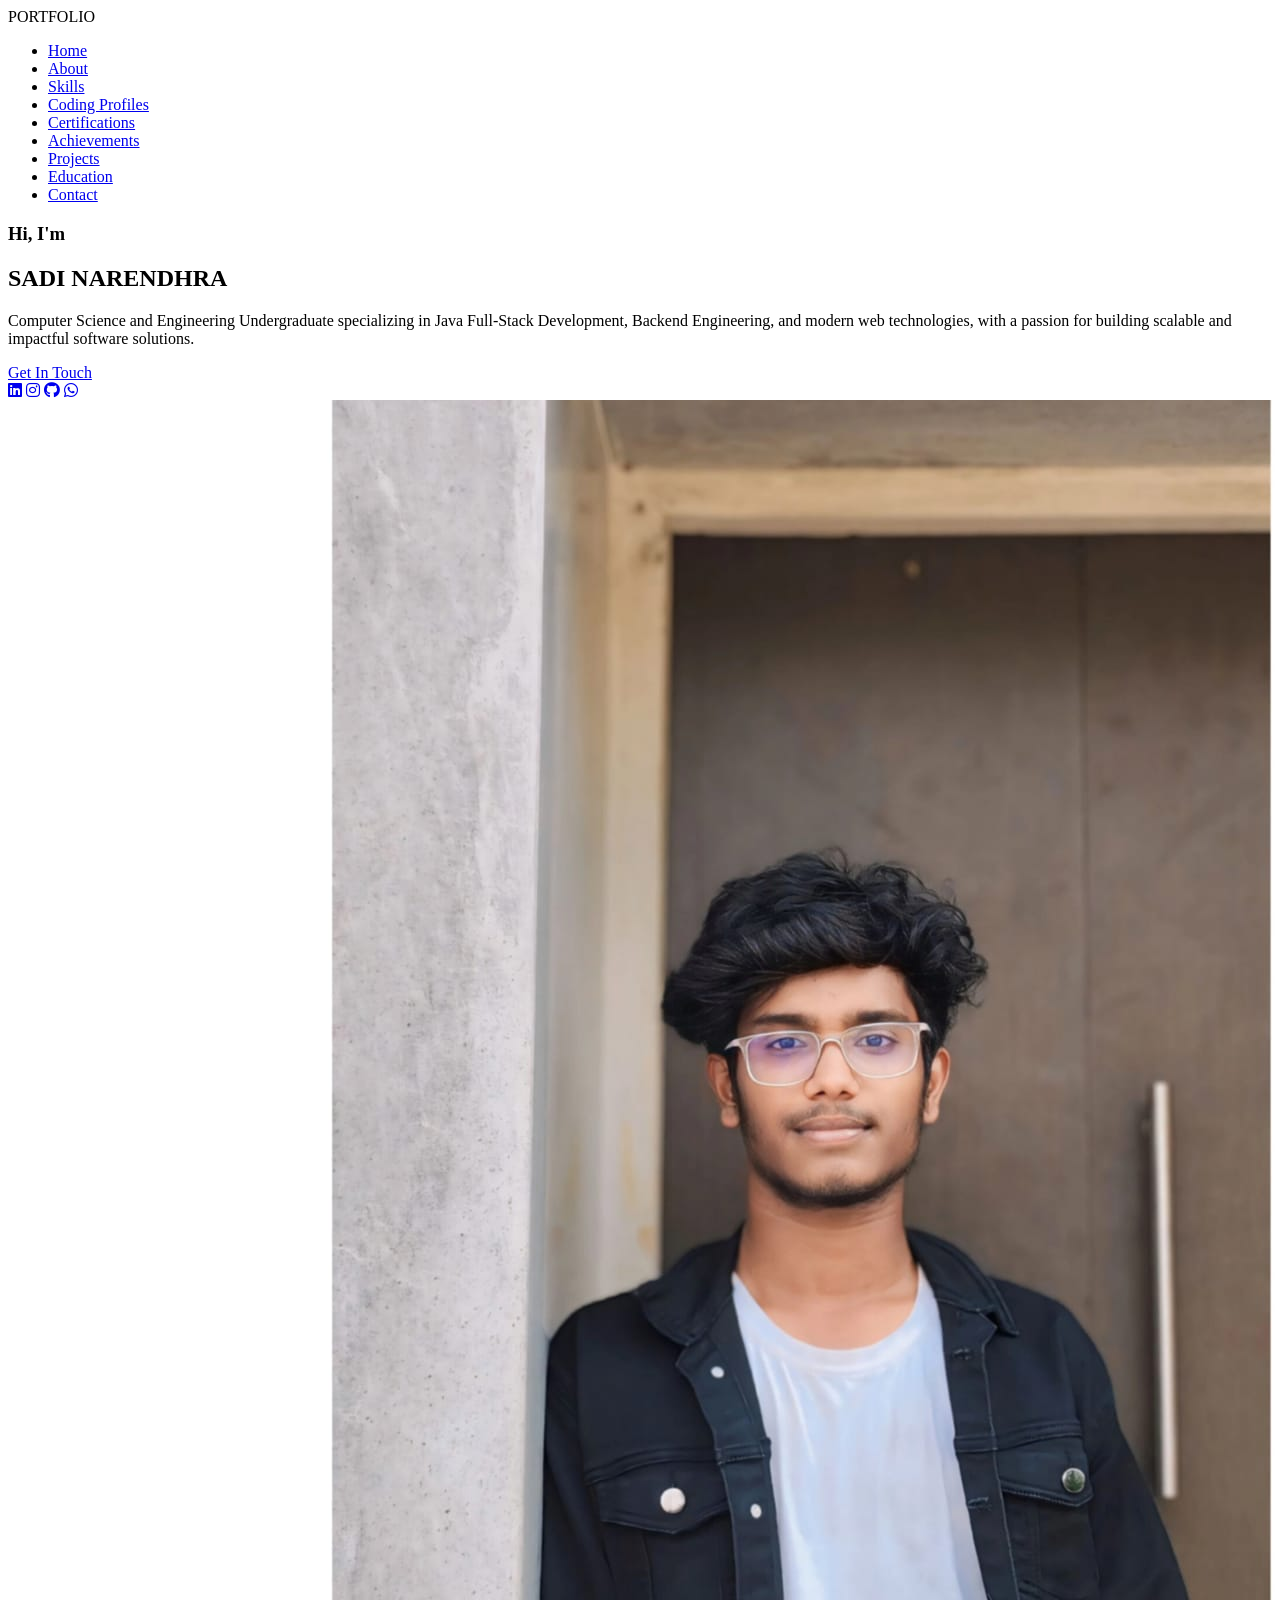
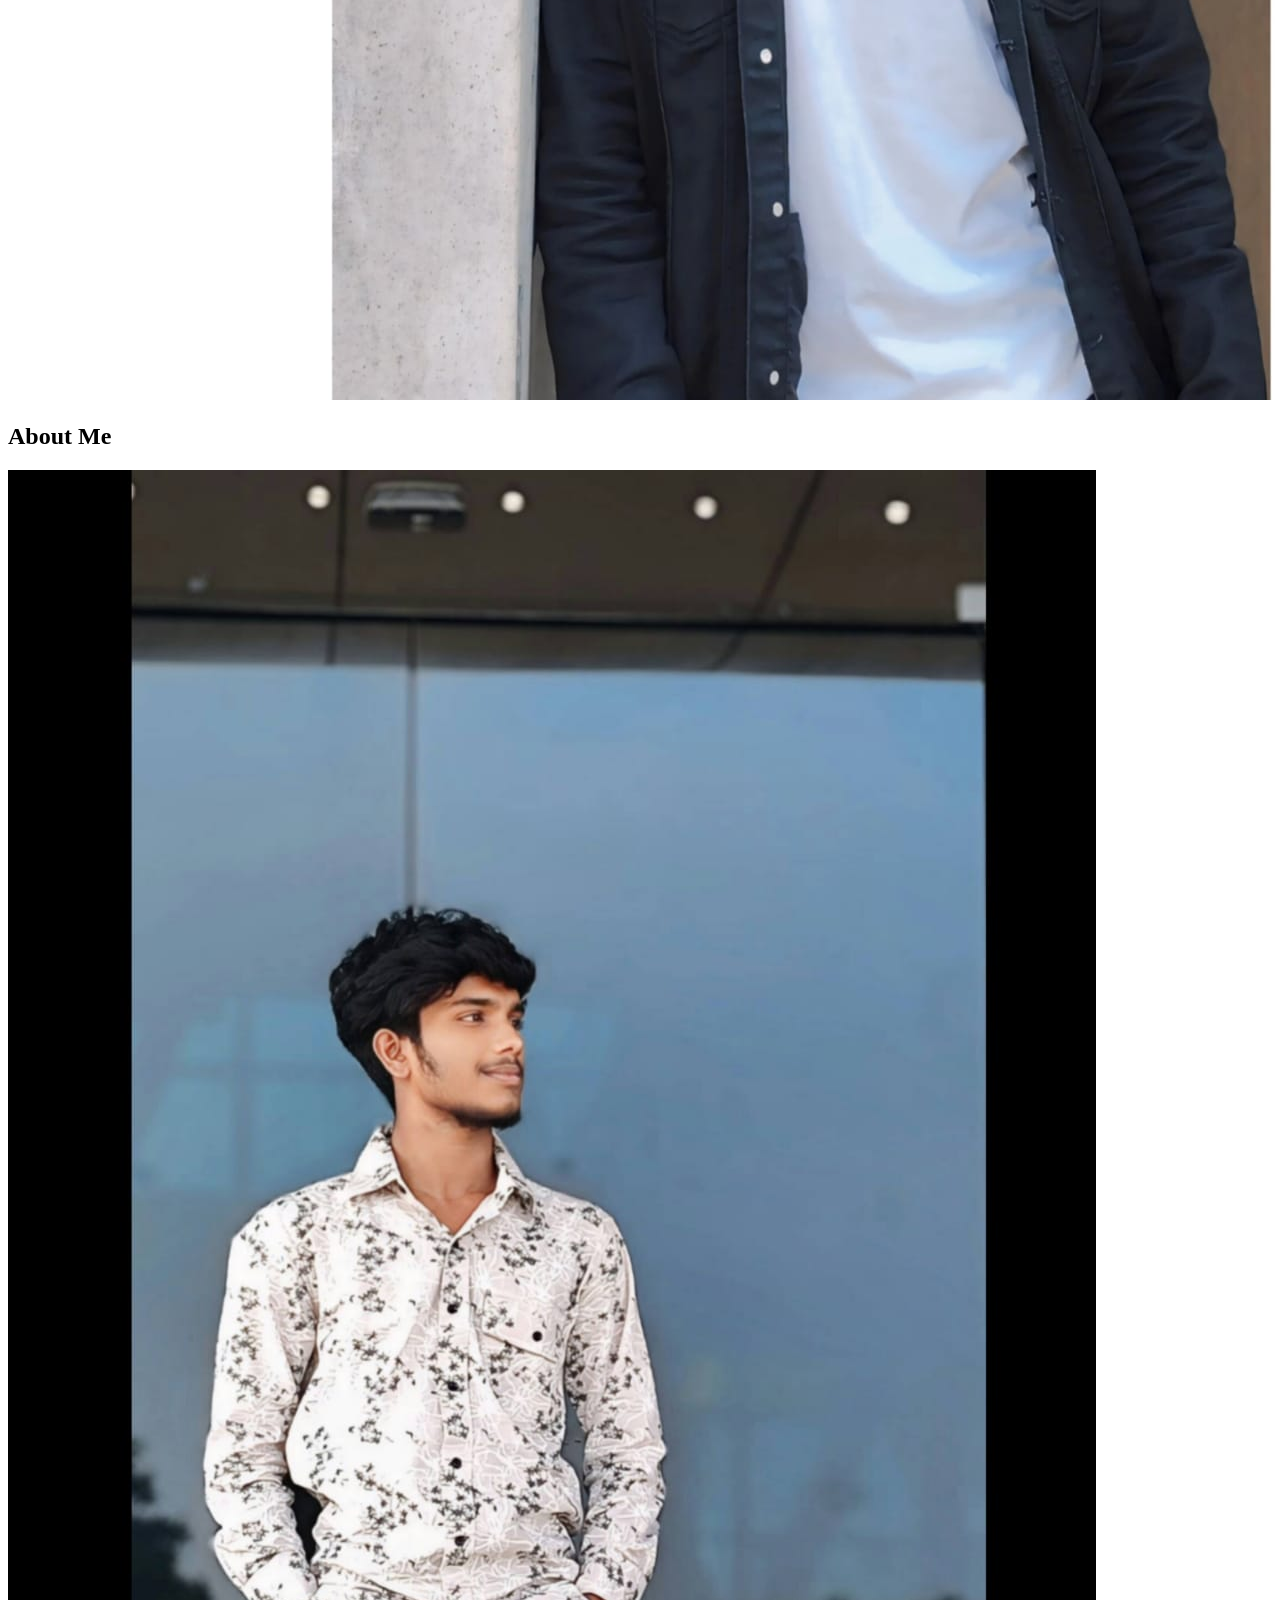
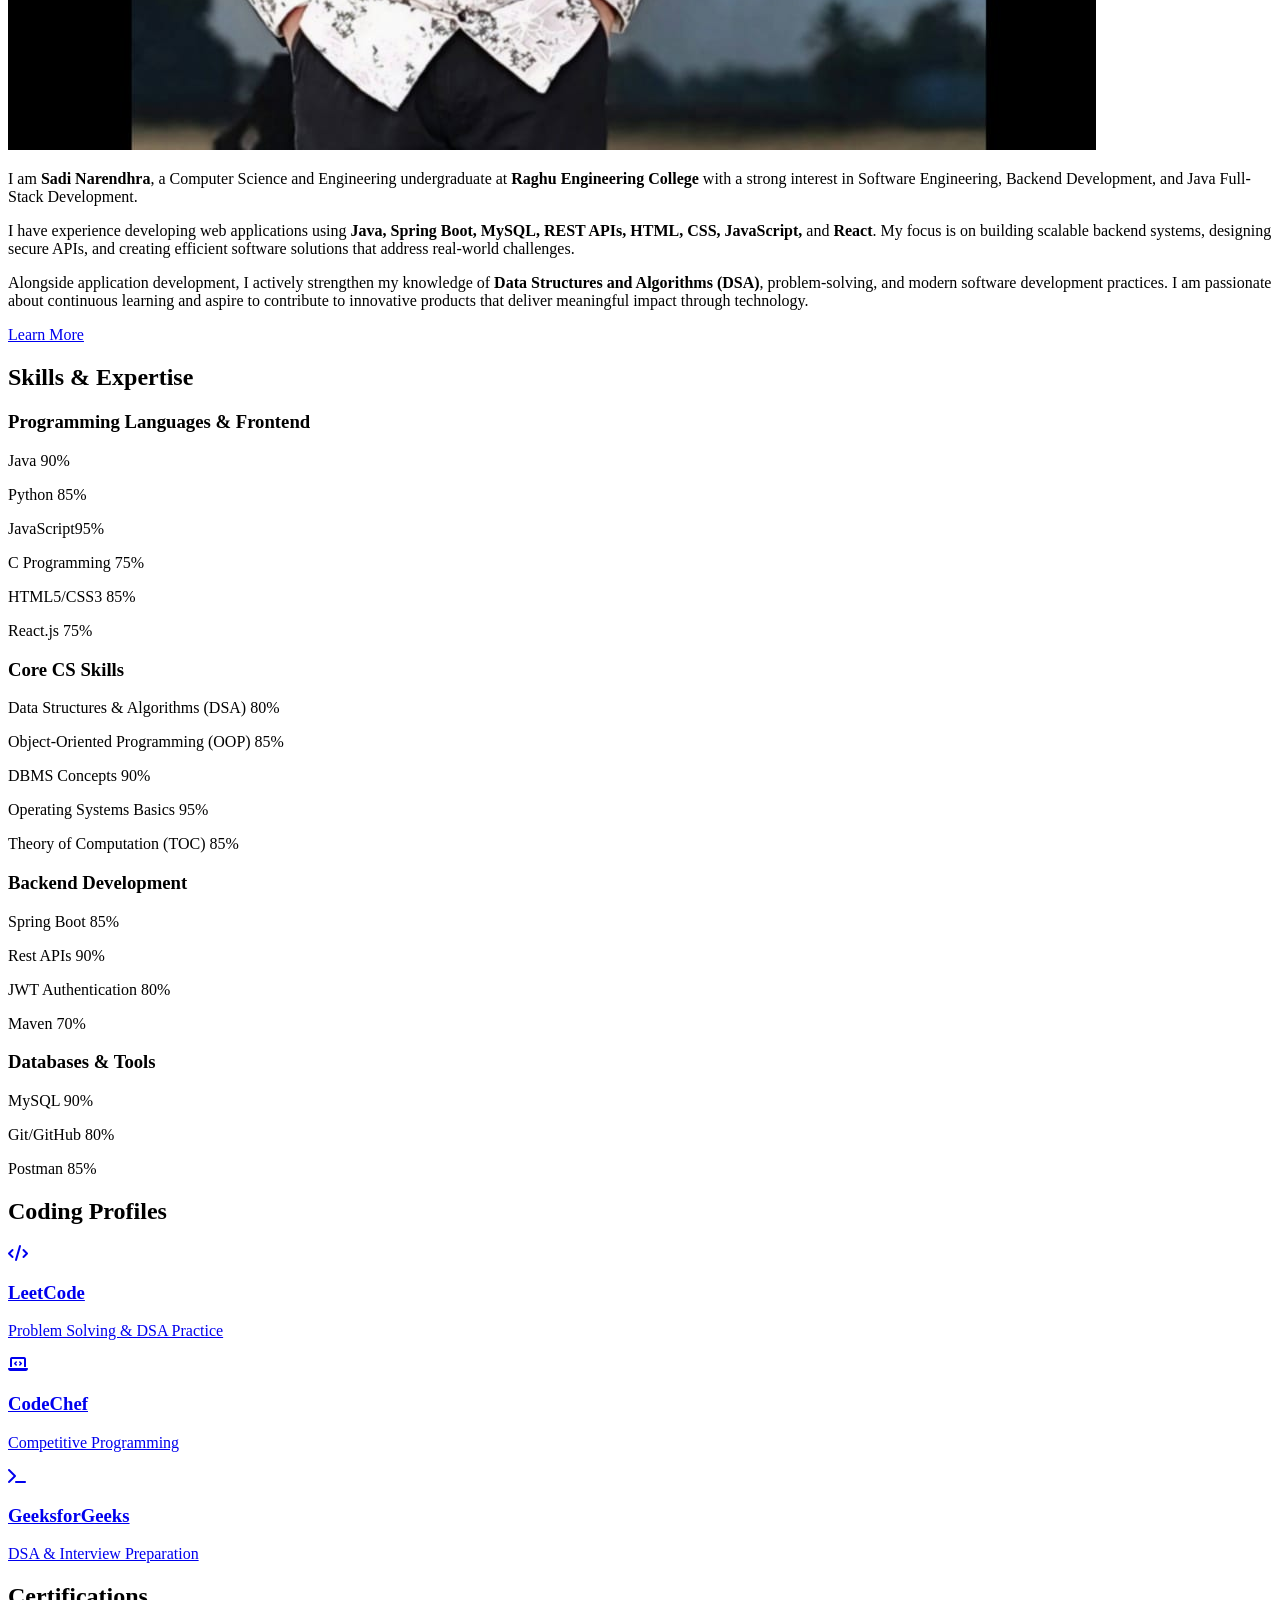
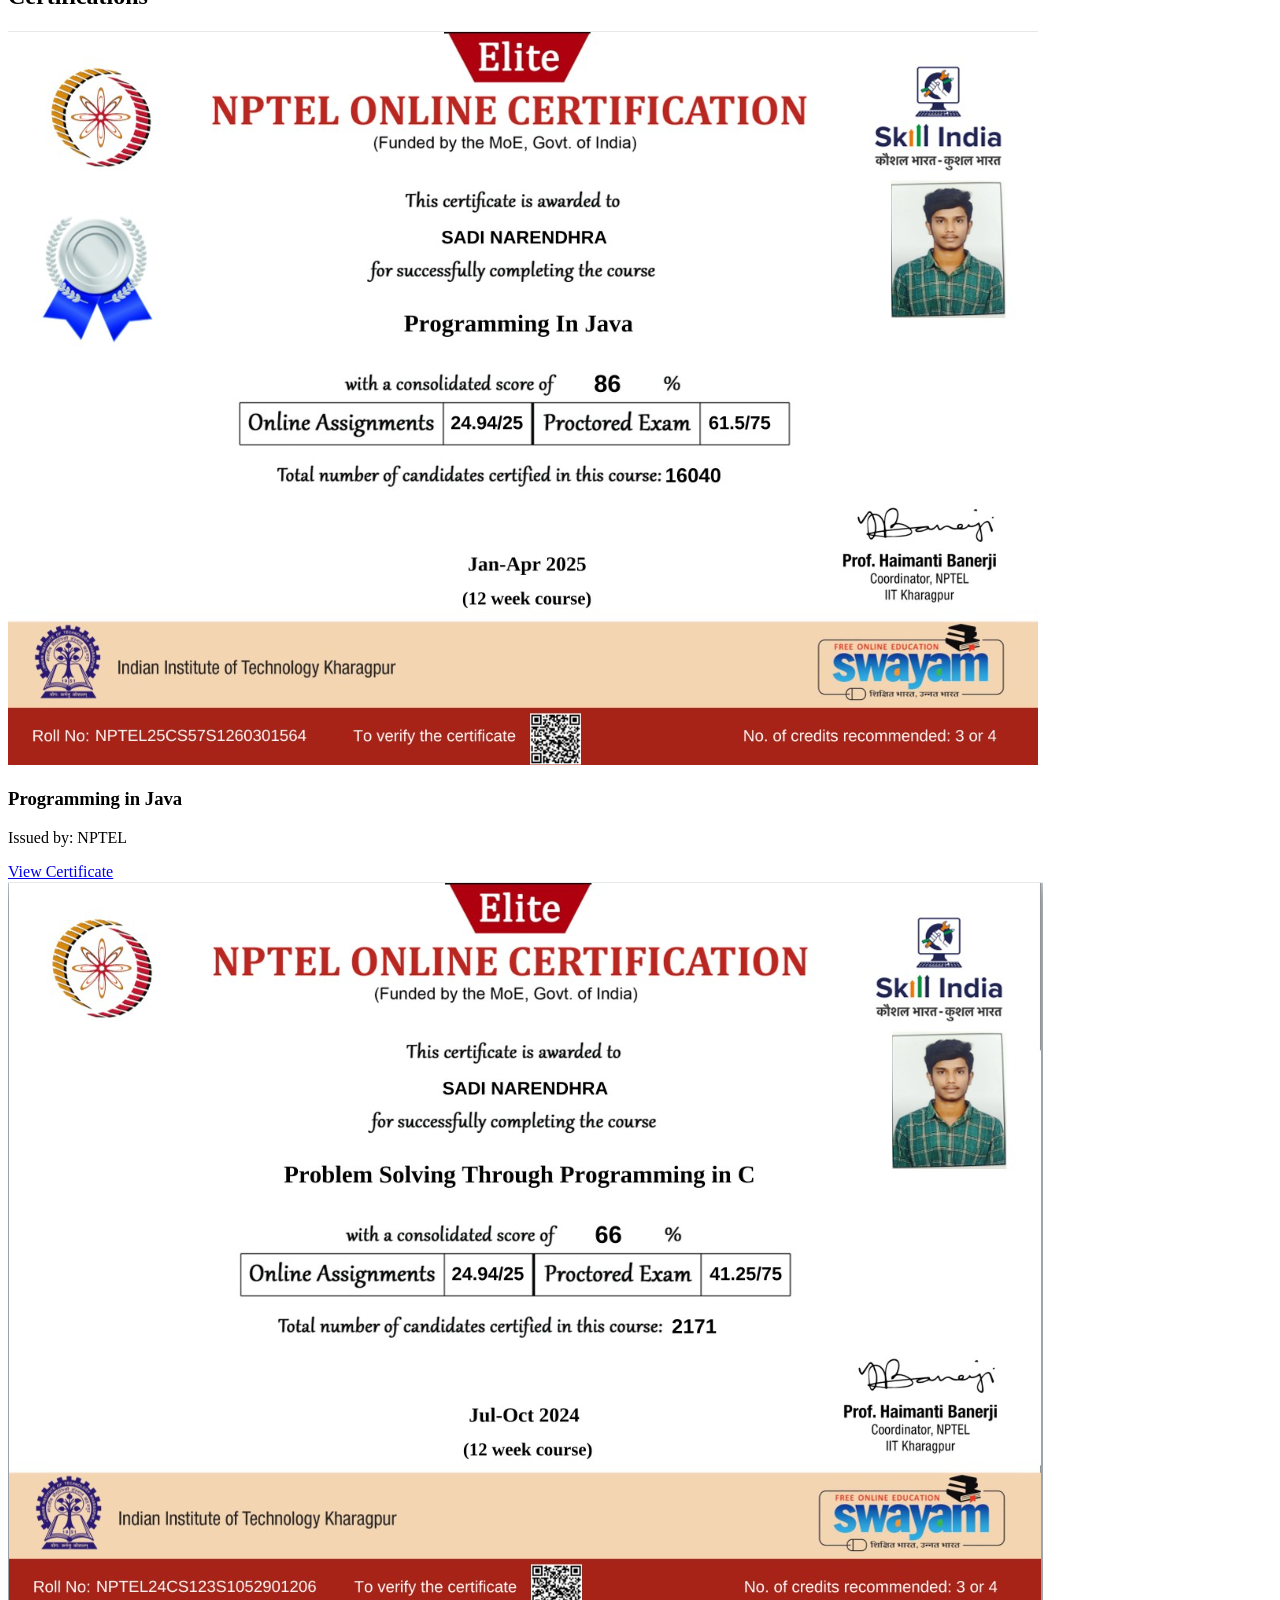
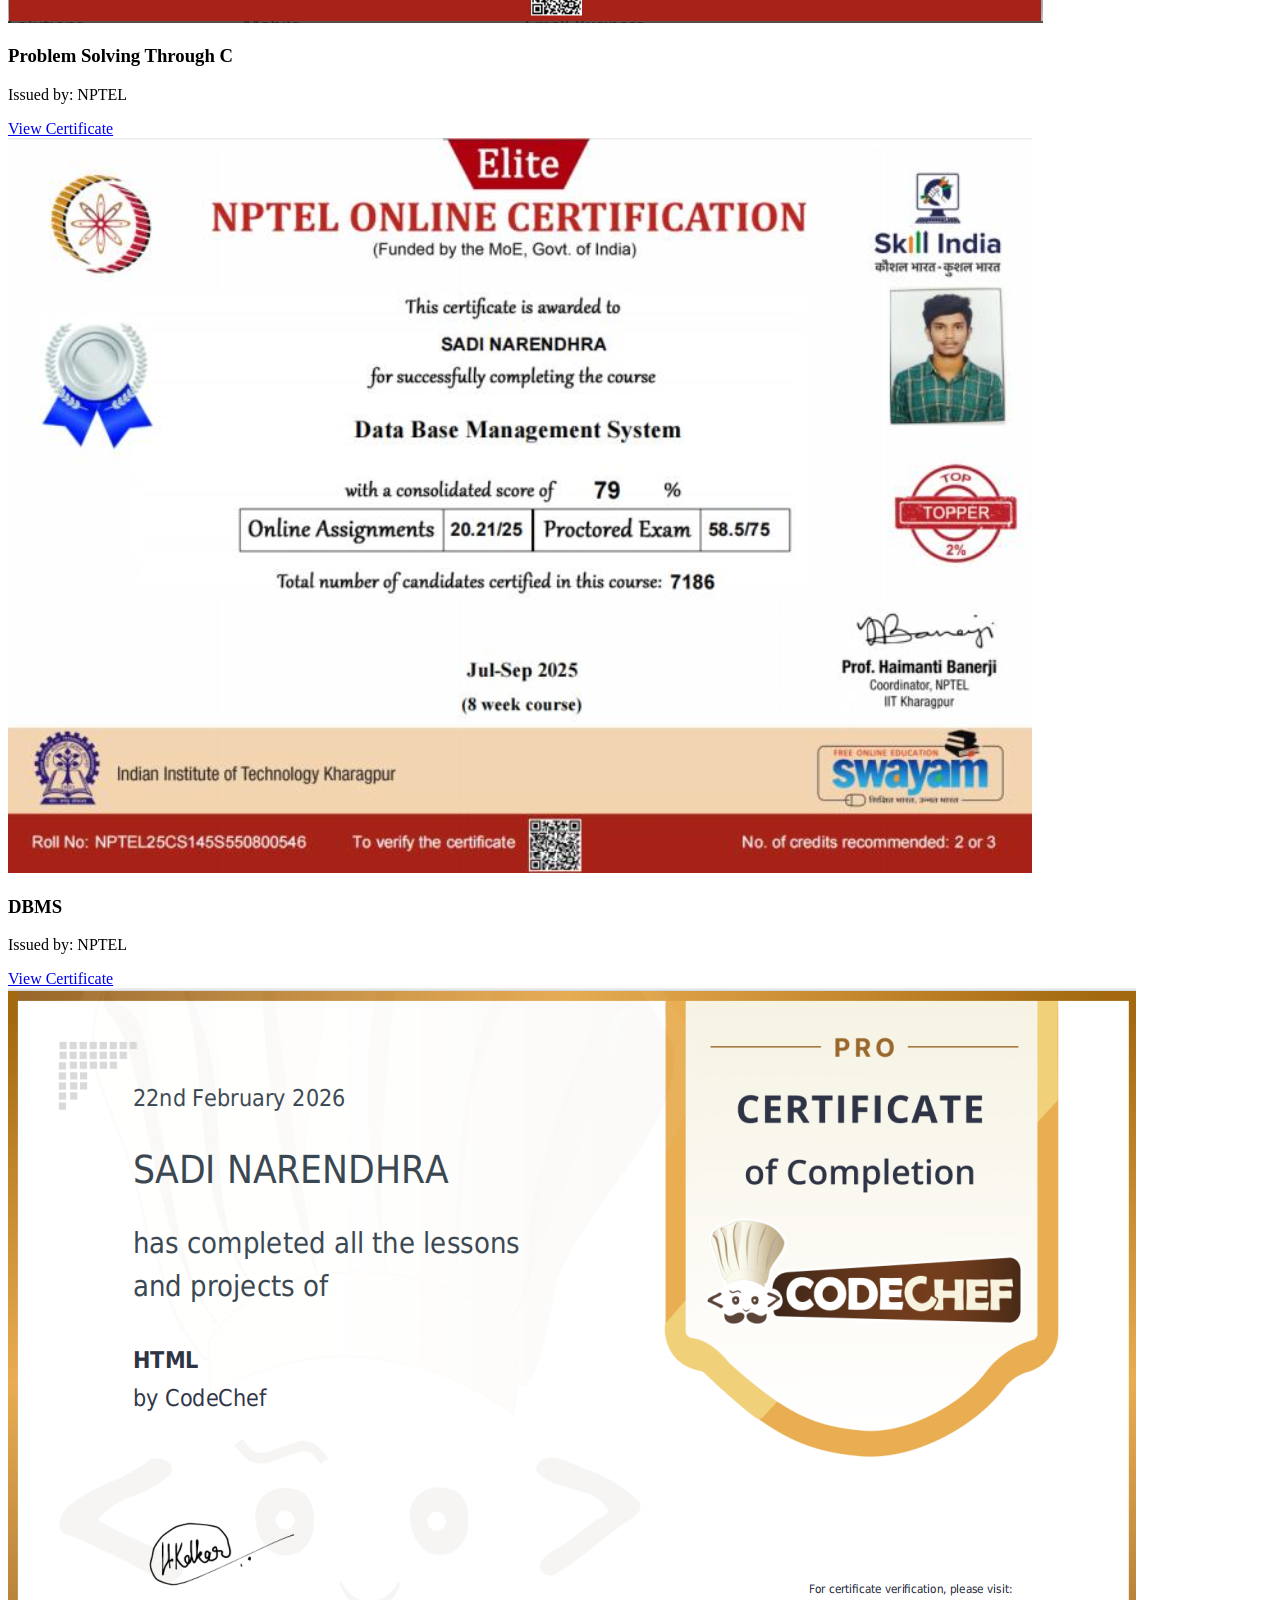
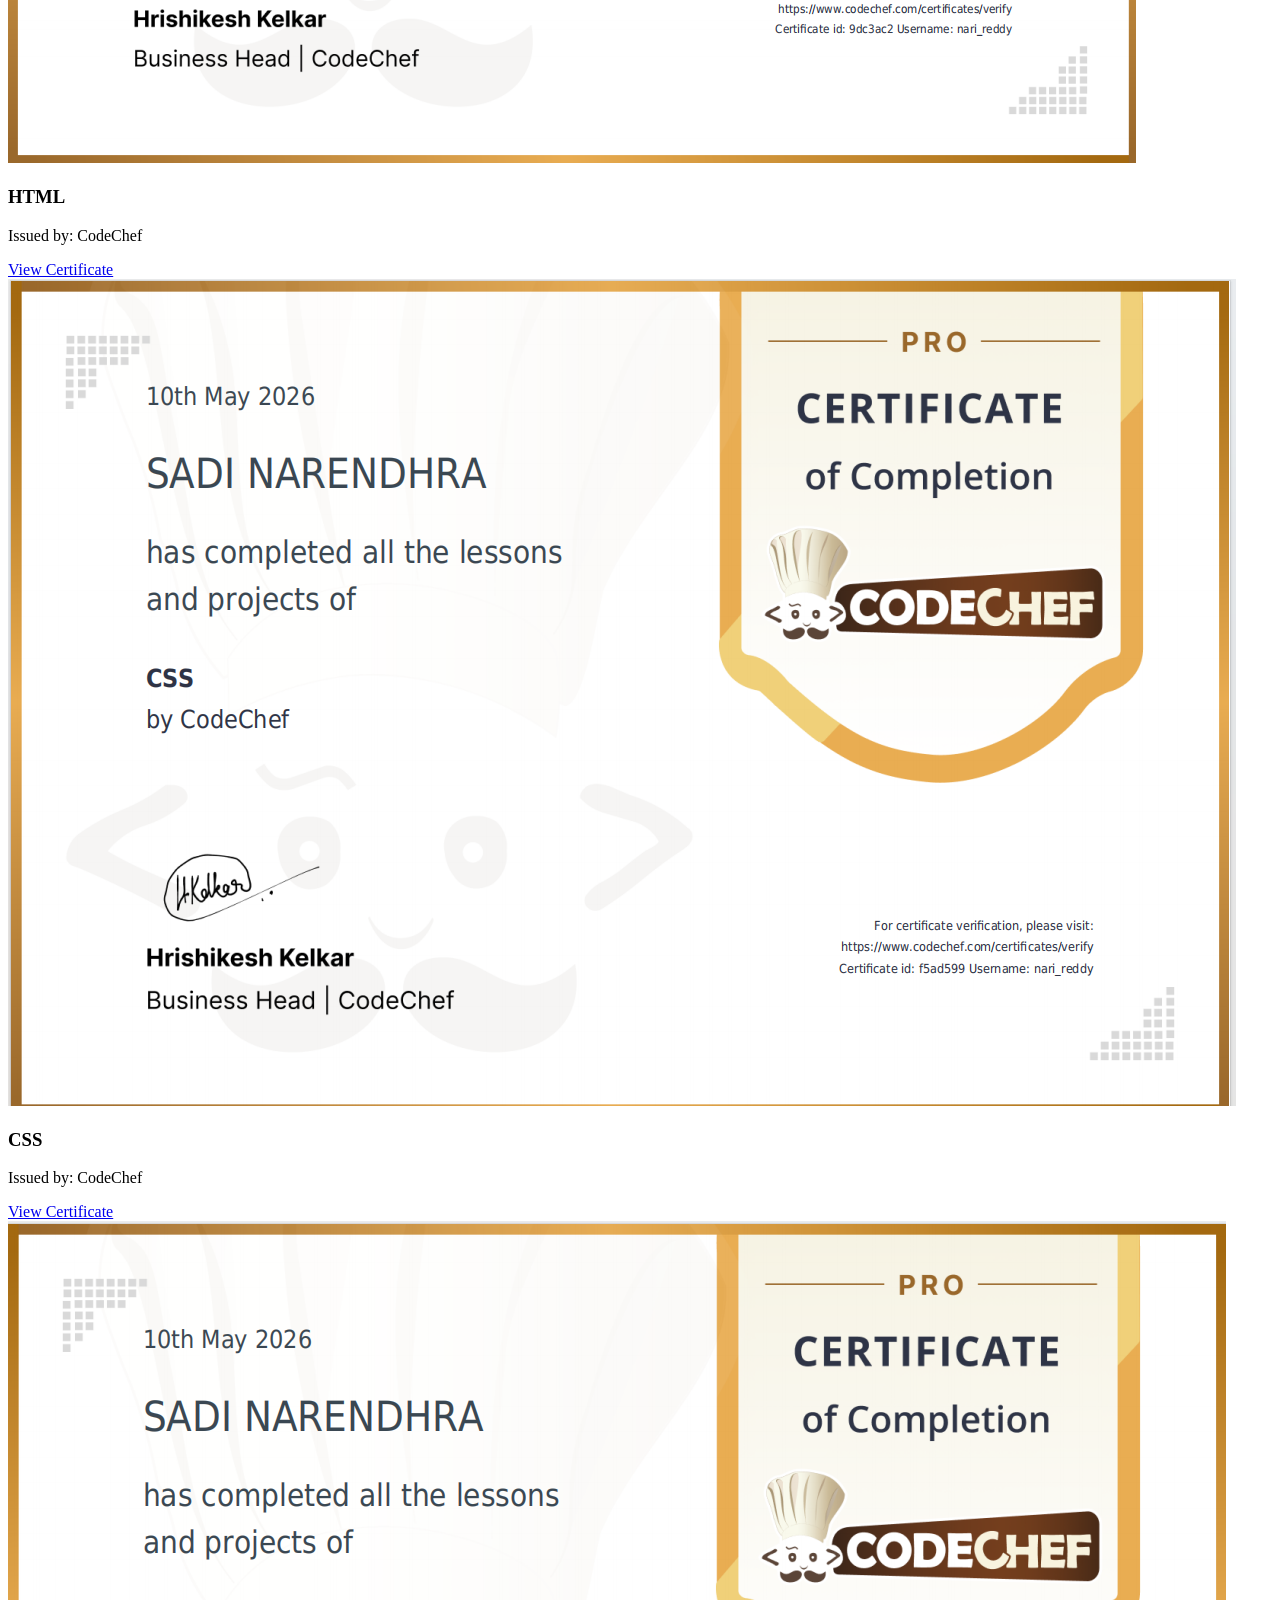
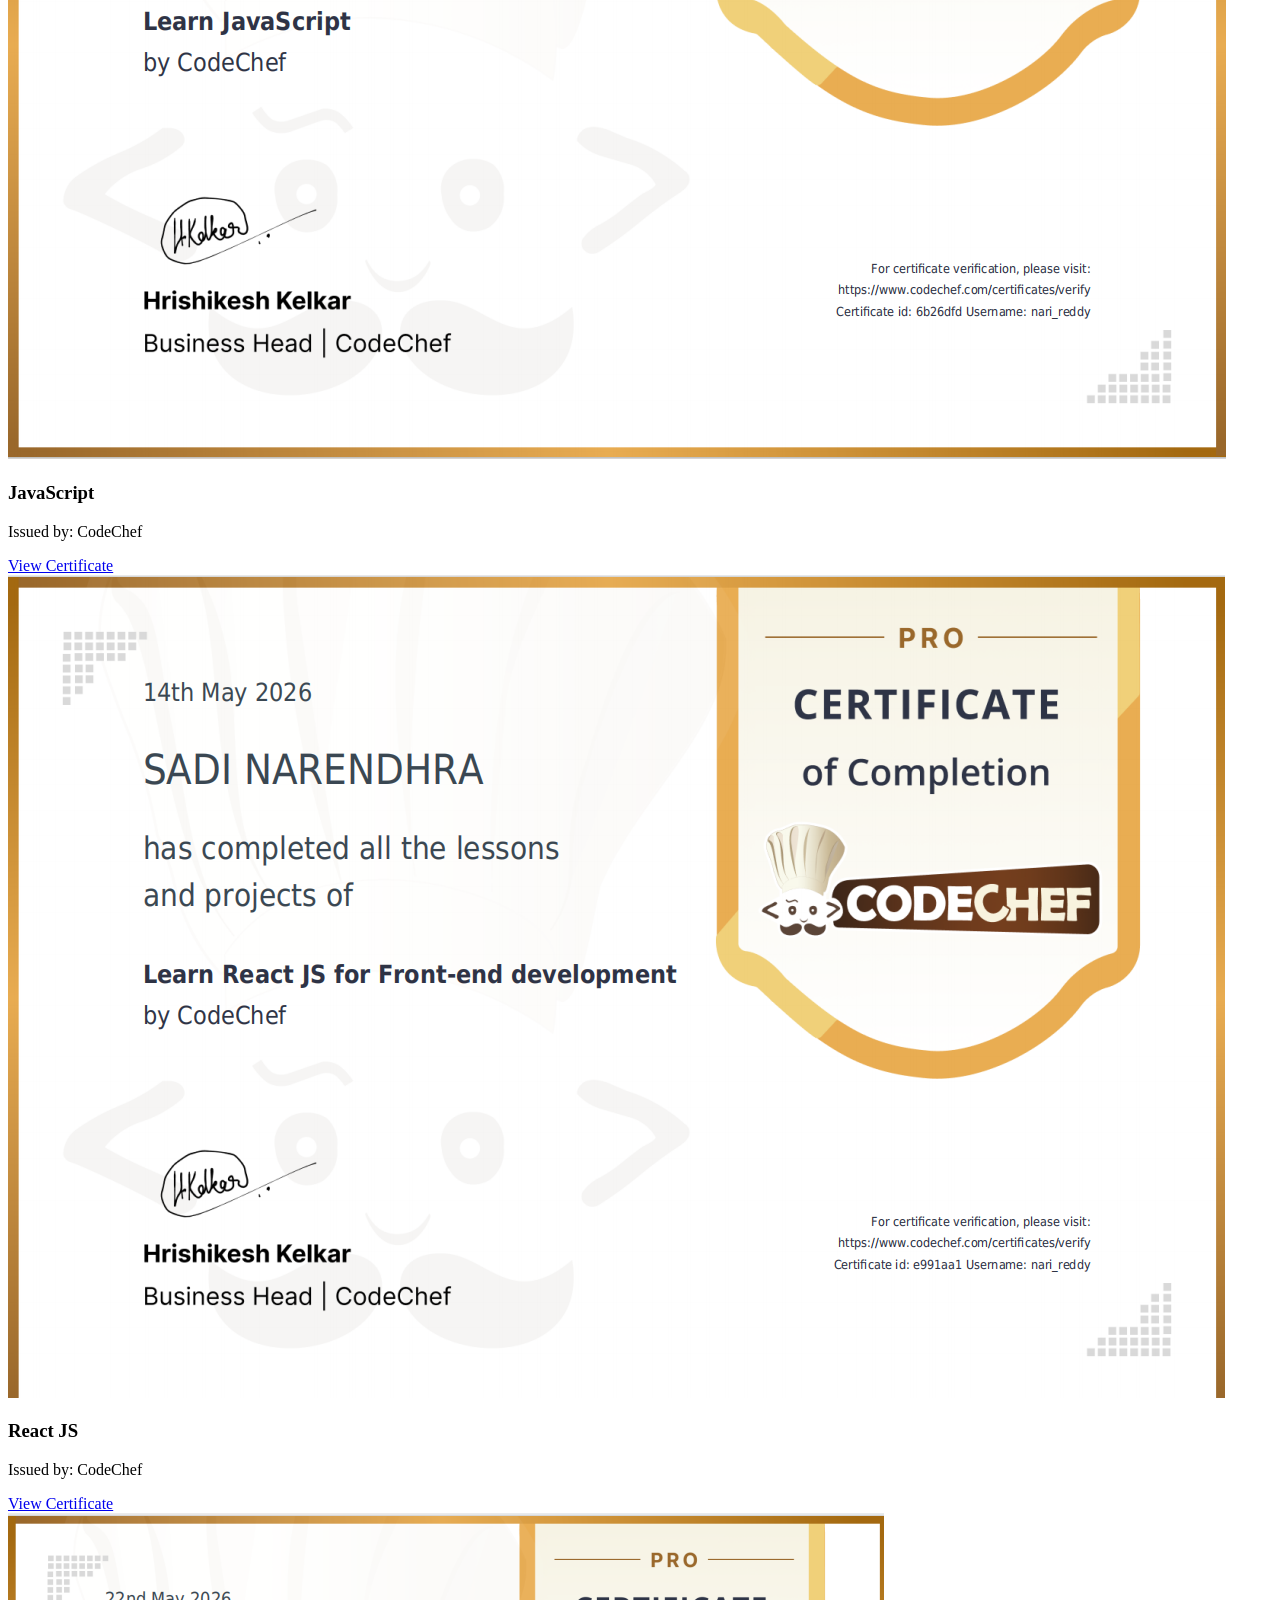
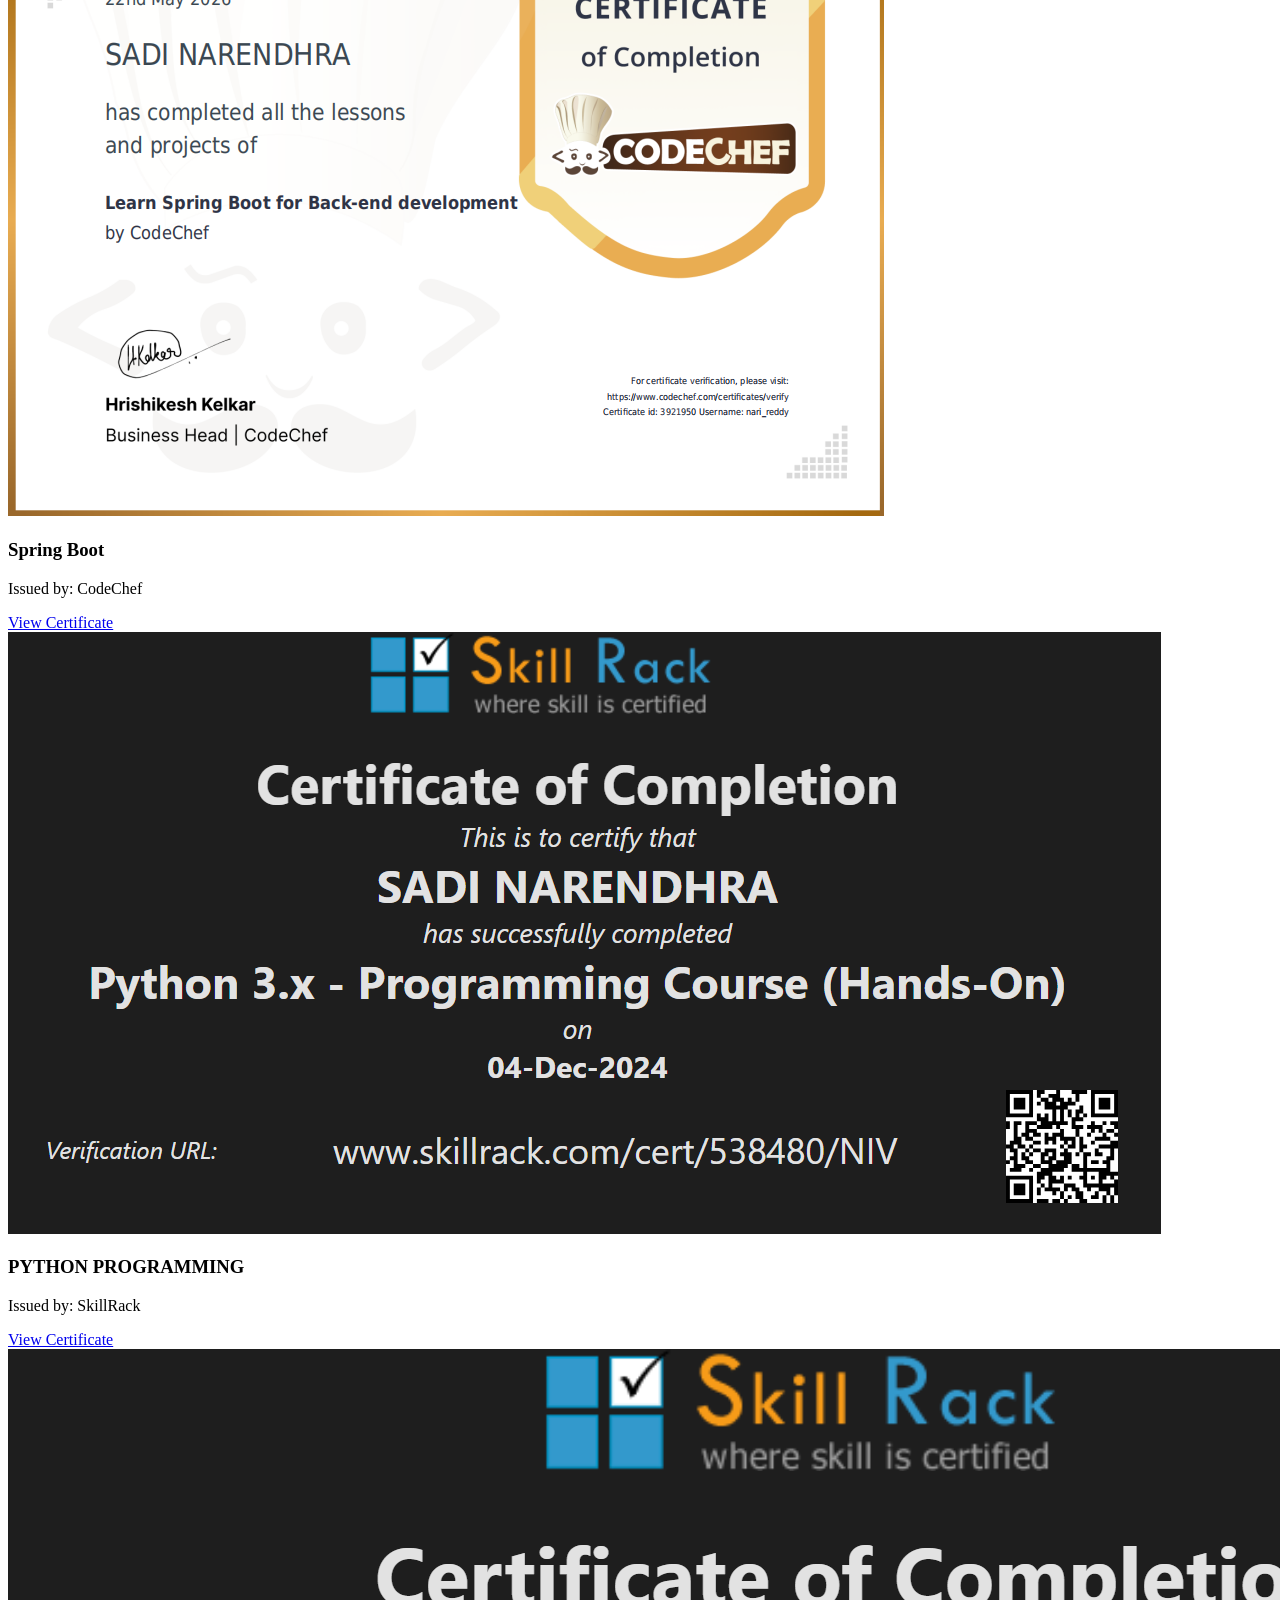
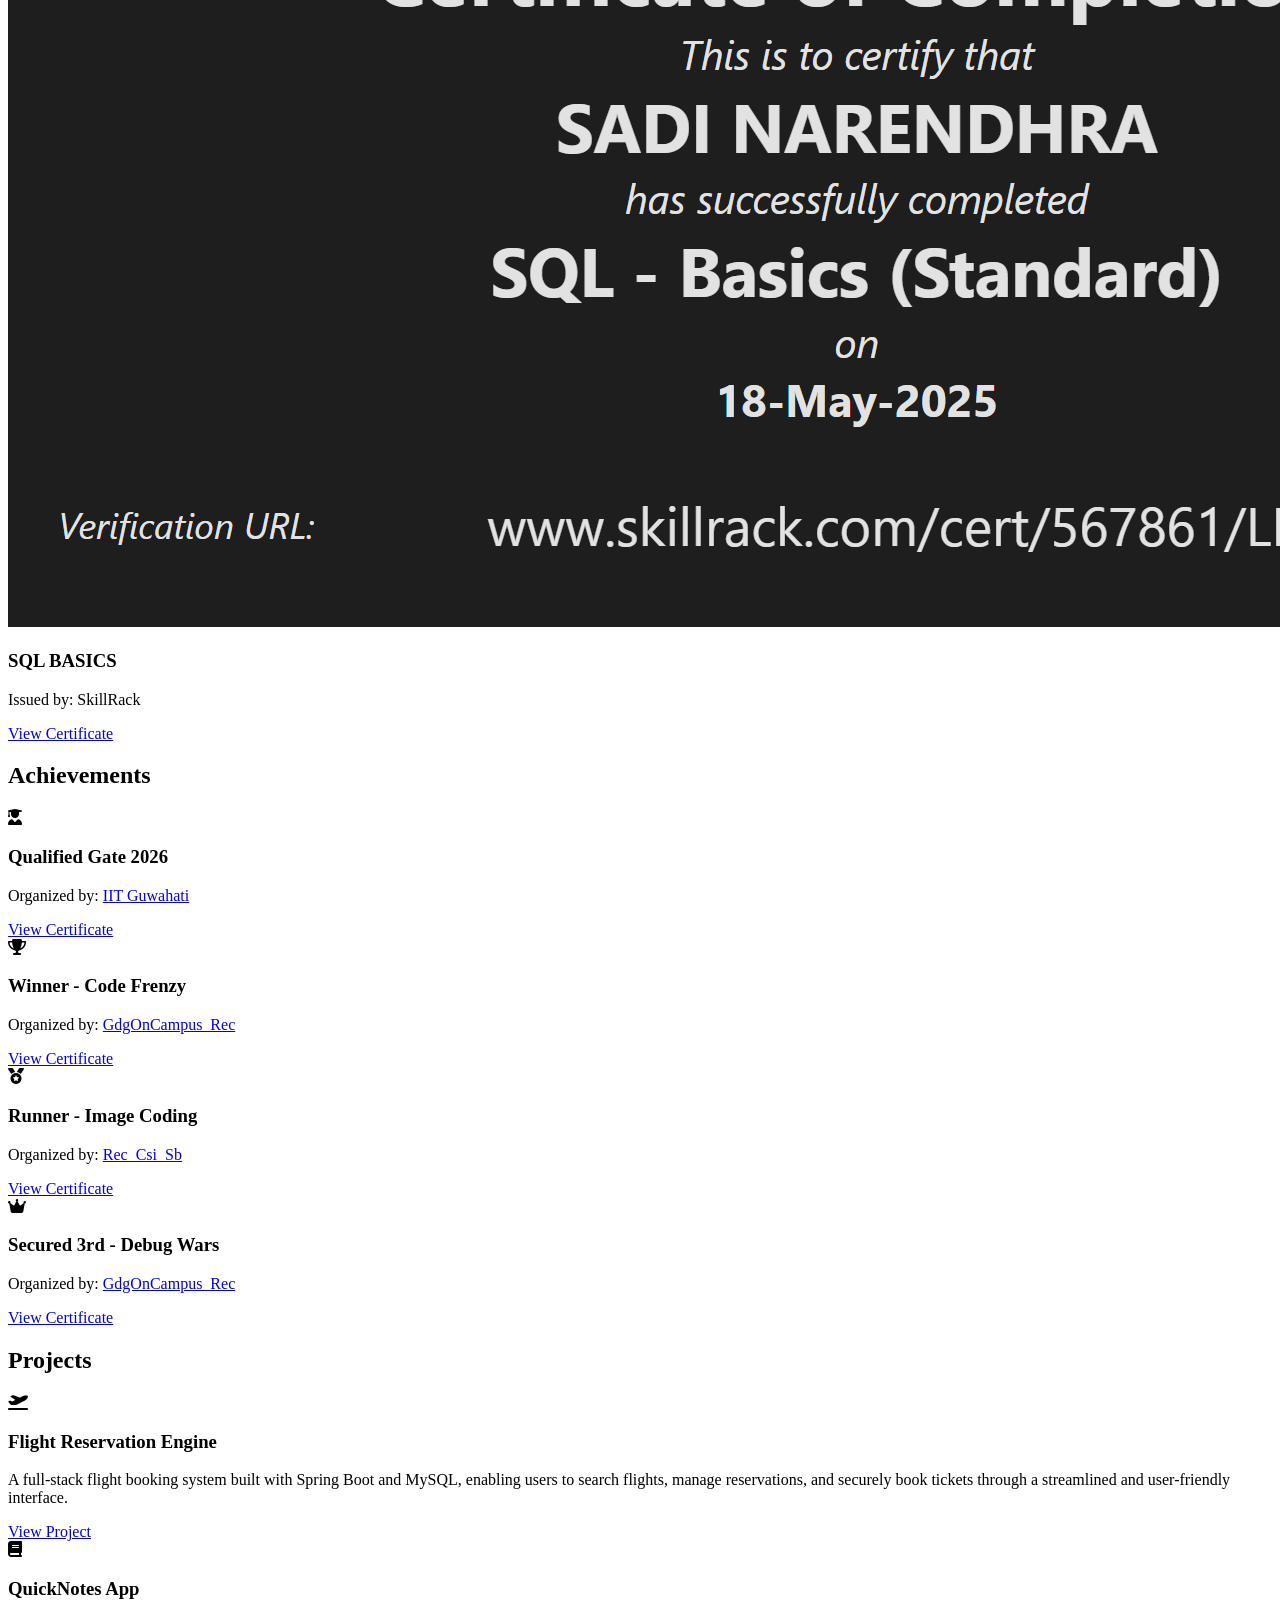
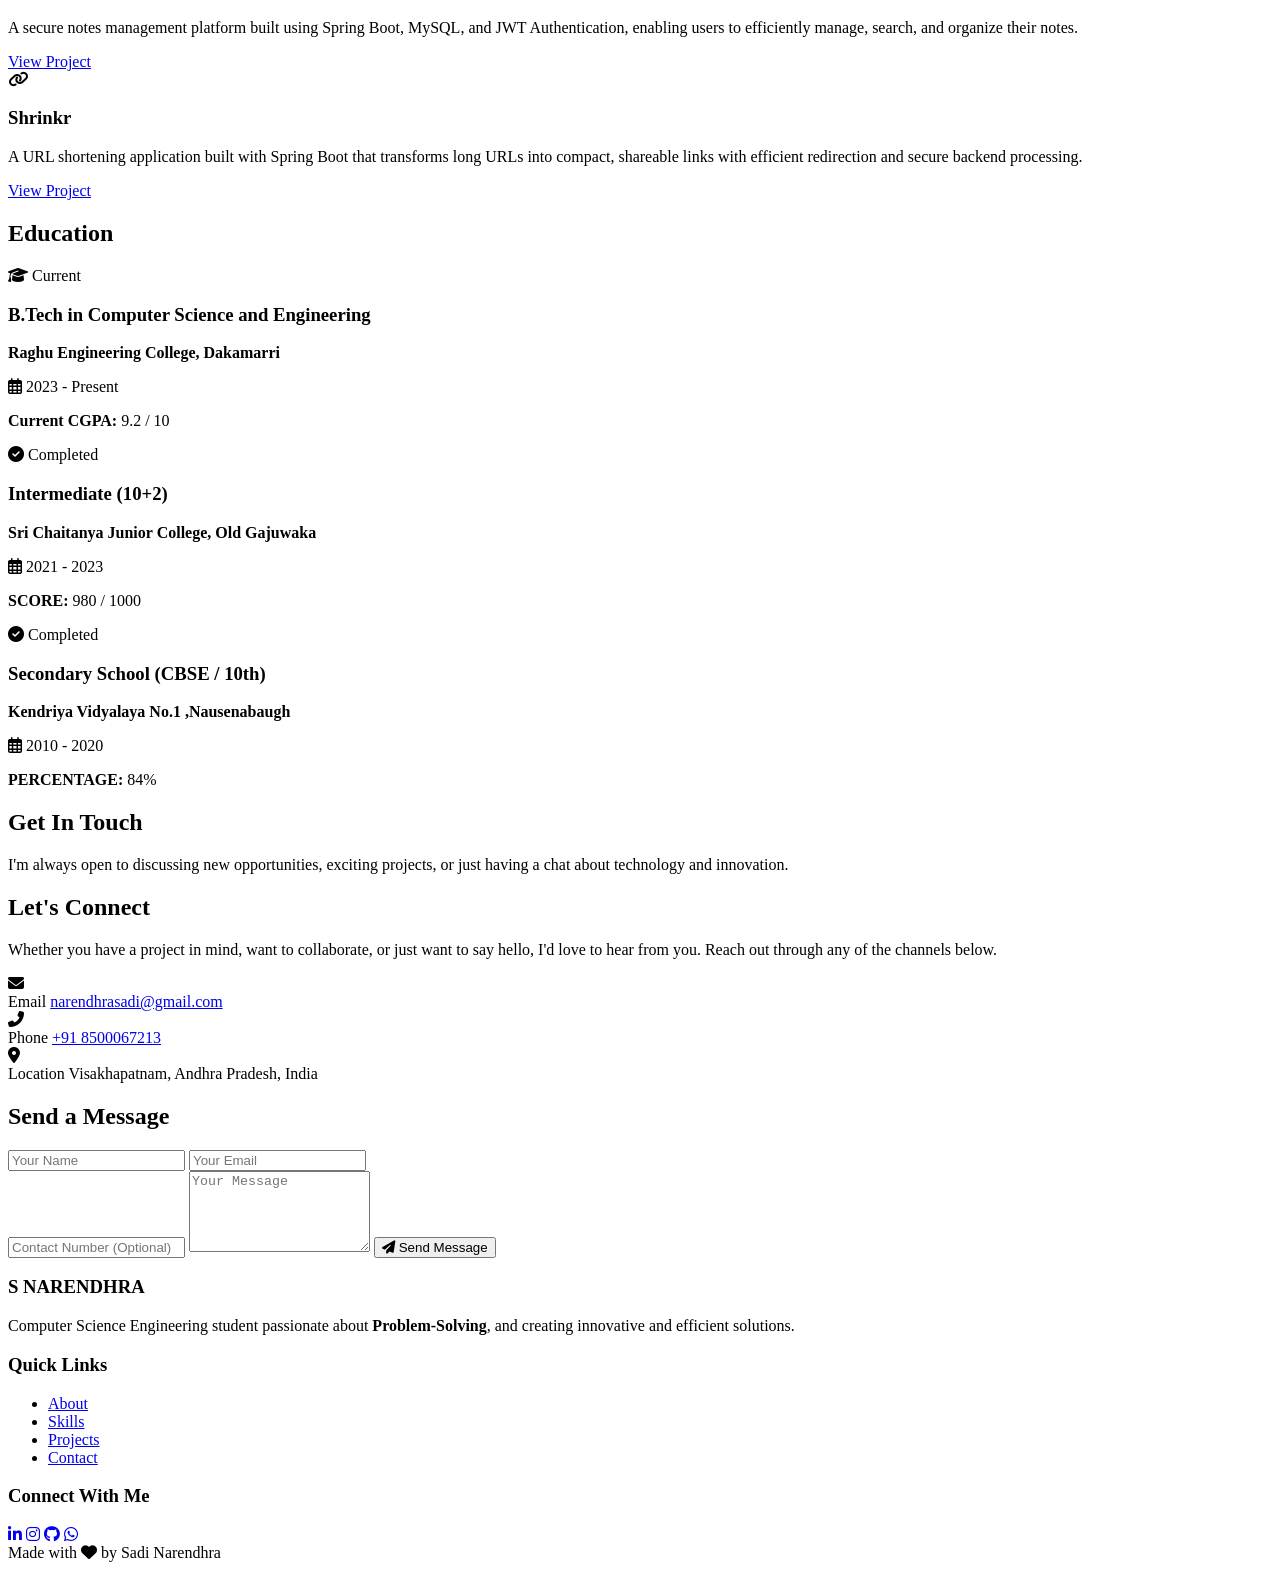
==== index.html @ 9d1c9a2e "Update and rename TASK_4.html to index.html" ====
<!DOCTYPE html>
<html lang="en">
<head>
  <meta charset="UTF-8">
  <meta name="viewport" content="width=device-width, initial-scale=1.0">
  <title>Portfolio - Sadi Narendhra</title>
  <link rel="stylesheet" href="style.css">
  <link rel="stylesheet" href="https://cdnjs.cloudflare.com/ajax/libs/font-awesome/6.4.0/css/all.min.css">
</head>

<body>
  <!-- Navbar -->
  <header>
    <nav class="navbar">
      <div class="logo">PORTFOLIO</div>
      <ul class="nav-links">
        <li><a href="#">Home</a></li>
        <li><a href="#about">About</a></li>
        <li><a href="#skills">Skills</a></li>
        <li><a href="#coding-profiles">Coding Profiles</a></li>
        <li><a href="#certifications">Certifications</a></li>
        <li><a href="#achievements">Achievements</a></li>
        <li><a href="#projects">Projects</a></li>
        <li><a href="#education">Education</a></li>
        <li><a href="#contact">Contact</a></li>
      </ul>
    </nav>
  </header>

  <!-- Hero Section -->
  <section class="hero">
    <div class="hero-text">
      <h3>Hi, I'm</h3>
      <h1>SADI <span>NARENDHRA</span></h1>
        <p>
          Computer Science and Engineering Undergraduate specializing in
          Java Full-Stack Development, Backend Engineering, and modern web
          technologies, with a passion for building scalable and impactful
          software solutions.
        </p>
      <div class="buttons">
        <a href="#contact" class="btn">Get In Touch</a>
      </div>
      <div class="social-links">
        <a href="https://www.linkedin.com/in/sadi-narendhra-391577353/"><i class="fab fa-linkedin"></i></a>
        <a href="https://www.instagram.com/nari_reddy_.03/"><i class="fab fa-instagram"></i></a>
        <a href="https://github.com/Nari-30"><i class="fab fa-github"></i></a>
        <a href="https://wa.me/918500067213"><i class="fab fa-whatsapp"></i></a>
      </div>
    </div>
    <div class="hero-img">
      <img src="IMAGE_1.jpg" alt="Profile Photo">
    </div>
  </section>

  <!-- About Section -->
  <section class="about" id="about">
    <h2 class="about-title">About Me</h2>
    <div class="about-container">
      <div class="about-img">
        <img src="IMAGE_3.jpg" alt="About Me Photo">
      </div>
      <div class="about-text">
        <p>
          I am <strong>Sadi Narendhra</strong>, a Computer Science and Engineering
          undergraduate at <strong>Raghu Engineering College</strong> with a strong
          interest in Software Engineering, Backend Development, and Java Full-Stack Development.
        </p>

        <p>
          I have experience developing web applications using
          <strong>Java, Spring Boot, MySQL, REST APIs, HTML, CSS, JavaScript,</strong>
          and <strong>React</strong>. My focus is on building scalable backend systems,
          designing secure APIs, and creating efficient software solutions that address
          real-world challenges.
        </p>

        <p>
          Alongside application development, I actively strengthen my knowledge of
          <strong>Data Structures and Algorithms (DSA)</strong>, problem-solving,
          and modern software development practices. I am passionate about continuous
          learning and aspire to contribute to innovative products that deliver
          meaningful impact through technology.
        </p>
        <a href="#contact" class="btn-primary">Learn More</a>
      </div>
    </div>
  </section>

  <!-- Skills -->
  <section id="skills">
    <h2>Skills & Expertise</h2>
    <div class="skills-container">
      
      <!-- Programming Languages -->
      <div class="skill-card">
        <h3>Programming Languages & Frontend</h3>
        <div class="skill">
          <p>Java <span>90%</span></p>
          <div class="bar"><div class="progress" style="width:90%"></div></div>
        </div>
        <div class="skill">
          <p>Python <span>85%</span></p>
          <div class="bar"><div class="progress" style="width:90%"></div></div>
        </div>
        <div class="skill">
          <p>JavaScript<span>95%</span></p>
          <div class="bar"><div class="progress" style="width:95%"></div></div>
        </div>
        <div class="skill">
          <p>C Programming <span>75%</span></p>
          <div class="bar"><div class="progress" style="width:75%"></div></div>
        </div>
        <div class="skill">
          <p>HTML5/CSS3 <span>85%</span></p>
          <div class="bar"><div class="progress" style="width:85%"></div></div>
        </div>

        <div class="skill">
          <p>React.js <span>75%</span></p>
          <div class="bar"><div class="progress" style="width:75%"></div></div>
        </div>
      </div>

      <!-- CS Core Skkills -->
      <div class="skill-card">
        <h3>Core CS Skills</h3>
        <div class="skill">
          <p>Data Structures & Algorithms (DSA) <span>80%</span></p>
          <div class="bar"><div class="progress" style="width:70%"></div></div>
        </div>
        <div class="skill">
          <p>Object-Oriented Programming (OOP) <span>85%</span></p>
          <div class="bar"><div class="progress" style="width:85%"></div></div>
        </div>
        <div class="skill">
          <p>DBMS Concepts <span>90%</span></p>
          <div class="bar"><div class="progress" style="width:80%"></div></div>
        </div>
        <div class="skill">
          <p>Operating Systems Basics <span>95%</span></p>
          <div class="bar"><div class="progress" style="width:95%"></div></div>
        </div>
        <div class="skill">
          <p>Theory of Computation (TOC) <span>85%</span></p>
          <div class="bar"><div class="progress" style="width:85%"></div></div>
        </div>
      </div>

      <!-- Technologies & Frameworks -->
      <div class="skill-card">
        <h3>Backend Development</h3>
        <div class="skill">
          <p>Spring Boot <span>85%</span></p>
          <div class="bar"><div class="progress" style="width:85%"></div></div>
        </div>
        <div class="skill">
          <p>Rest APIs <span>90%</span></p>
          <div class="bar"><div class="progress" style="width:90%"></div></div>
        </div>
        <div class="skill">
          <p>JWT Authentication <span>80%</span></p>
          <div class="bar"><div class="progress" style="width:80%"></div></div>
        </div>
        <div class="skill">
          <p>Maven <span>70%</span></p>
          <div class="bar"><div class="progress" style="width:70%"></div></div>
        </div>
      </div>

      <!-- Databases & Tools -->
      <div class="skill-card">
        <h3>Databases & Tools</h3>
        <div class="skill">
          <p>MySQL <span>90%</span></p>
          <div class="bar"><div class="progress" style="width:90%"></div></div>
        </div>
        <div class="skill">
          <p>Git/GitHub <span>80%</span></p>
          <div class="bar"><div class="progress" style="width:80%"></div></div>
        </div>
        <div class="skill">
          <p>Postman <span>85%</span></p>
          <div class="bar"><div class="progress" style="width:85%"></div></div>
        </div>
      </div>
    
    </div>
  </section>

   <!-- Coding Profiles -->
  <section id="coding-profiles">
  <h2 class="section-title">Coding Profiles</h2>
  <div class="profiles-container">
    <a href="https://leetcode.com/u/Sadi-Narendhra/" target="_blank" class="profile-card">
      <i class="fas fa-code"></i>
      <h3>LeetCode</h3>
      <p>Problem Solving & DSA Practice</p>
    </a>

    <a href="https://www.codechef.com/users/nari_reddy" target="_blank" class="profile-card">
      <i class="fas fa-laptop-code"></i>
      <h3>CodeChef</h3>
      <p>Competitive Programming</p>
    </a>

    <a href="https://www.geeksforgeeks.org/profile/narendhiwn5" target="_blank" class="profile-card">
      <i class="fas fa-terminal"></i>
      <h3>GeeksforGeeks</h3>
      <p>DSA & Interview Preparation</p>
    </a>

  </div>
  </section>

  <!-- Certification Section -->
  <section id="certifications" class="certifications">
    <div class="container">
      <h2 class="certifications-title">Certifications</h2>
      <div class="certifications-container">

        <!-- Individual Certificate Card -->
        <div class="certificate-card">
          <img src="certificate4.png" alt="Certificate 1">
          <h3>Programming in Java</h3>
          <p>Issued by: NPTEL</p>
          <a href="certificate4.png" class="btn btn-primary" target="_blank">View Certificate</a>
        </div>

        <div class="certificate-card">
          <img src="certificate3.png" alt="Certificate 2">
          <h3>Problem Solving Through C</h3>
          <p>Issued by: NPTEL</p>
          <a href="certificate3.png" class="btn btn-primary" target="_blank">View Certificate</a>
        </div>

        <div class="certificate-card">
          <img src="certificate5.png" alt="Certificate 3">
          <h3>DBMS</h3>
          <p>Issued by: NPTEL</p>
          <a href="certificate5.png" class="btn btn-primary" target="_blank">View Certificate</a>
        </div>

        <div class="certificate-card">
          <img src="HTML.png" alt="Certificate 6">
          <h3>HTML</h3>
          <p>Issued by: CodeChef</p>
          <a href="HTML.png" class="btn btn-primary" target="_blank">View Certificate</a>
        </div>

        <div class="certificate-card">
          <img src="CSS.png" alt="Certificate 7">
          <h3>CSS</h3>
          <p>Issued by: CodeChef</p>
          <a href="CSS.png" class="btn btn-primary" target="_blank">View Certificate</a>
        </div>

        <div class="certificate-card">
          <img src="JavaScript.png" alt="Certificate 8">
          <h3>JavaScript</h3>
          <p>Issued by: CodeChef</p>
          <a href="JavaScript.png" class="btn btn-primary" target="_blank">View Certificate</a>
        </div>

        <div class="certificate-card">
          <img src="Reactjs.png" alt="Certificate 8">
          <h3>React JS</h3>
          <p>Issued by: CodeChef</p>
          <a href="Reactjs.png" class="btn btn-primary" target="_blank">View Certificate</a>
        </div>

        <div class="certificate-card">
          <img src="SpringBoot.png" alt="Certificate 9">
          <h3>Spring Boot</h3>
          <p>Issued by: CodeChef</p>
          <a href="SpringBoot.png" class="btn btn-primary" target="_blank">View Certificate</a>
        </div>

        <div class="certificate-card">
          <img src="certificate2.png" alt="Certificate 4">
          <h3>PYTHON PROGRAMMING</h3>
          <p>Issued by: SkillRack</p>
          <a href="certificate2.png" class="btn btn-primary" target="_blank">View Certificate</a>
        </div>

        <div class="certificate-card">
          <img src="certificate1.png" alt="Certificate 5">
          <h3>SQL BASICS</h3>
          <p>Issued by: SkillRack</p>
          <a href="certificate1.png" class="btn btn-primary" target="_blank">View Certificate</a>
        </div>
      </div>
    </div>
  </section>

  <!-- Achievements Section -->
  <section id="achievements" class="achievements">
    <div class="container">
      <h2 class="section-title">Achievements</h2>
      <div class="achievements-container">
        
        <!-- Achievement 1 -->
         <div class="achievement-card">
          <i class="fas fa-user-graduate"></i>
          <h3>Qualified Gate 2026</h3>
          <p>Organized by: <a href="https://gate2026.iitg.ac.in/">IIT Guwahati</a></p>
          <a href="Gate.png" target="_blank" class="btn btn-primary"> View Certificate</a>
        </div>

        <!-- Achievement 2 -->
        <div class="achievement-card">
          <i class="fas fa-trophy"></i>
          <h3>Winner - Code Frenzy</h3>
          <p>Organized by: <a href="https://www.instagram.com/gdgoncampus_rec/">GdgOnCampus_Rec</a></p>
          <a href="CodeFrenzy.jpeg" target="_blank"  class="btn btn-primary"> View Certificate</a>
        </div>

        <!-- Achievement 3 -->
        <div class="achievement-card">
          <i class="fas fa-medal"></i>
          <h3>Runner - Image Coding</h3>
          <p>Organized by: <a href="https://www.instagram.com/rec_csi_sb/">Rec_Csi_Sb</a></p>
          <a href="Image_coding.jpg" target="_blank" class="btn btn-primary">View Certificate</a>
        </div>
        
        <!-- Achievement 4 -->
        <div class="achievement-card">
          <i class="fas fa-crown"></i>
          <h3>Secured 3rd - Debug Wars</h3>
          <p>Organized by: <a href="https://www.instagram.com/gdgoncampus_rec/">GdgOnCampus_Rec</a></p>
          <a href="Debug wars.jpg" target="_blank" class="btn btn-primary"> View Certificate</a>
        </div>

      </div>
    </div>
  </section>

  <!-- Projects Section -->
  <section id="projects" class="projects">
    <div class="container">
      <h2 class="section-title">Projects</h2>
      <div class="projects-container">

        <!-- Project 1 -->
        <div class="project-card">
          <i class="fas fa-plane-departure"></i>
          <h3>Flight Reservation Engine</h3>
           <p>
              A full-stack flight booking system built with Spring Boot and MySQL,
              enabling users to search flights, manage reservations, and securely
              book tickets through a streamlined and user-friendly interface.
          </p>
          <a href="https://github.com/Nari-30/Flight-Booking-System" target="_blank" class="btn btn-primary">View Project</a>
        </div>
        

        <!-- Project 2 -->
        <div class="project-card">
          <i class="fas fa-book"></i>
          <h3>QuickNotes App</h3>
          <p>A secure notes management platform built using Spring Boot,
             MySQL, and JWT Authentication, enabling users to efficiently 
             manage, search, and organize their notes.</p>
          <a href="https://github.com/Nari-30/QuickNotes_App" target="_blank" class="btn btn-primary">View Project</a>
        </div>
    
        <!-- Project 3 -->
        <div class="project-card">
          <i class="fas fa-link"></i>
          <h3>Shrinkr</h3>
          <p>A URL shortening application built with Spring Boot that 
            transforms long URLs into compact, shareable links with efficient 
            redirection and secure backend processing.</p>
          <a href="https://github.com/Nari-30/SpringBoot-Url-Shortener" target="_blank" class="btn btn-primary">View Project</a>
        </div>
      </div>
    </div>
  </section>

  <!-- Education Section -->
  <section id="education" class="education">
    <div class="container">
      <h2 class="section-title">Education</h2>
      <div class="timeline">

        <!-- Current Education 1 -->
        <div class="timeline-item current">
          <div class="timeline-dot"></div>
          <div class="timeline-content card current-card">
            <span class="status-badge current-status"><i class="fas fa-graduation-cap"></i> Current</span>
            <h3>B.Tech in Computer Science and Engineering</h3>
            <p class="institution"><strong>Raghu Engineering College, Dakamarri</strong></p>
            <span class="date"><i class="far fa-calendar-alt"></i> 2023 - Present</span>
            <p class="cgpa"><strong>Current CGPA:</strong> 9.2 / 10</p>
          </div>
        </div>

        <!-- Completed Education 2 -->
        <div class="timeline-item completed">
          <div class="timeline-dot"></div>
          <div class="timeline-content card completed-card">
            <span class="status-badge completed-status"><i class="fas fa-check-circle"></i> Completed</span>
            <h3>Intermediate (10+2)</h3>
            <p class="institution"><strong>Sri Chaitanya Junior College, Old Gajuwaka</strong></p>
            <span class="date"><i class="far fa-calendar-alt"></i> 2021 - 2023</span>
            <p class="cgpa"><strong>SCORE: </strong> 980 / 1000</p>
          </div>
        </div>

        <!-- Completed Education 3 -->
        <div class="timeline-item completed">
          <div class="timeline-dot"></div>
          <div class="timeline-content card completed-card">
            <span class="status-badge completed-status"><i class="fas fa-check-circle"></i> Completed</span>
            <h3>Secondary School (CBSE / 10th)</h3>
            <p class="institution"><strong>Kendriya Vidyalaya No.1 ,Nausenabaugh</strong></p>
            <span class="date"><i class="far fa-calendar-alt"></i> 2010 - 2020</span>
            <p class="cgpa"><strong>PERCENTAGE:</strong> 84%</p>
          </div>
        </div>

      </div>
    </div>
  </section>

  <!-- Contact Section -->
  <section id="contact" class="contact-section">
    <div class="contact-header">
      <h1>Get In Touch</h1>
      <p>
        I'm always open to discussing new opportunities, exciting projects, 
        or just having a chat about technology and innovation.
      </p>
    </div>

    <div class="contact-content">
      <!-- Contact Details -->
      <div class="contact-details">
        <h2>Let's Connect</h2>
        <p class="details-intro">
          Whether you have a project in mind, want to collaborate, or just 
          want to say hello, I'd love to hear from you. Reach out through 
          any of the channels below.
        </p>

        <div class="detail-card">
          <i class="fas fa-envelope icon"></i>
          <div>
            <span class="label">Email</span>
            <a href="mailto:narendhrasadi@gmail.com" class="value">
              narendhrasadi@gmail.com
            </a>
          </div>
        </div>

        <div class="detail-card">
          <i class="fas fa-phone-alt icon"></i>
          <div>
            <span class="label">Phone</span>
            <a href="tel:+918500067213" class="value">
              +91 8500067213
            </a>
          </div>
        </div>

        <div class="detail-card">
          <i class="fas fa-map-marker-alt icon"></i>
          <div>
            <span class="label">Location</span>
            <span class="value">Visakhapatnam, Andhra Pradesh, India</span>
          </div>
        </div>
      </div>

      <!-- Message Form -->
      <div class="message-form-container">
        <h2>Send a Message</h2>
        <form action="https://formspree.io/f/xgvzabcd" method="POST" class="message-form">
          <div class="form-row">
            <input type="text" placeholder="Your Name" required>
            <input type="email" placeholder="Your Email" required>
          </div>
          <input type="tel" placeholder="Contact Number (Optional)">
          <textarea placeholder="Your Message" rows="5" required></textarea>
          <button type="submit" class="send-button">
            <i class="fas fa-paper-plane"></i> Send Message
          </button>
          <p id="success-message" style="display:none;color:green">Thank you! Your message has been sent.</p>
          <script>
            const form = document.querySelector('form');
            form.addEventListener('submit', function() {
              document.getElementById('success-message').style.display = 'block';
            });
          </script>
        </form>
      </div>
    </div>
  </section>

  <!-- Footer Section -->
  <footer class="footer">
    <div class="footer-container">
      
      <!-- About Column -->
      <div class="footer-col about-col">
        <h3>S NARENDHRA</h3>
        <p>
          Computer Science Engineering student passionate about 
          <strong>Problem-Solving</strong>, and creating innovative and efficient solutions.
        </p>
      </div>
      
      <!-- Quick Links -->
      <div class="footer-col quick-links">
        <h3>Quick Links</h3>
        <ul>
          <li><a href="#about">About</a></li>
          <li><a href="#skills">Skills</a></li>
          <li><a href="#projects">Projects</a></li>
          <li><a href="#contact">Contact</a></li>
        </ul>
      </div>
      
      <!-- Social Links -->
      <div class="footer-col social-col">
        <h3>Connect With Me</h3>
        <div class="social-icons">
          <a href="https://www.linkedin.com/in/sadi-narendhra-391577353/" aria-label="LinkedIn"><i class="fab fa-linkedin-in"></i></a>
          <a href="https://www.instagram.com/nari_reddy_.03/" aria-label="Instagram"><i class="fab fa-instagram"></i></a>
          <a href="https://github.com/Nari-30" aria-label="GitHub"><i class="fab fa-github"></i></a>
          <a href="https://wa.me/918500067213" aria-label="WhatsApp"><i class="fab fa-whatsapp"></i></a>
        </div>
      </div>
    </div>

    <div class="footer-bottom">
      Made with <i class="fas fa-heart"></i> by <span>Sadi Narendhra</span>
    </div>
  </footer>

  <script src="script.js"></script>
</body>
</html>
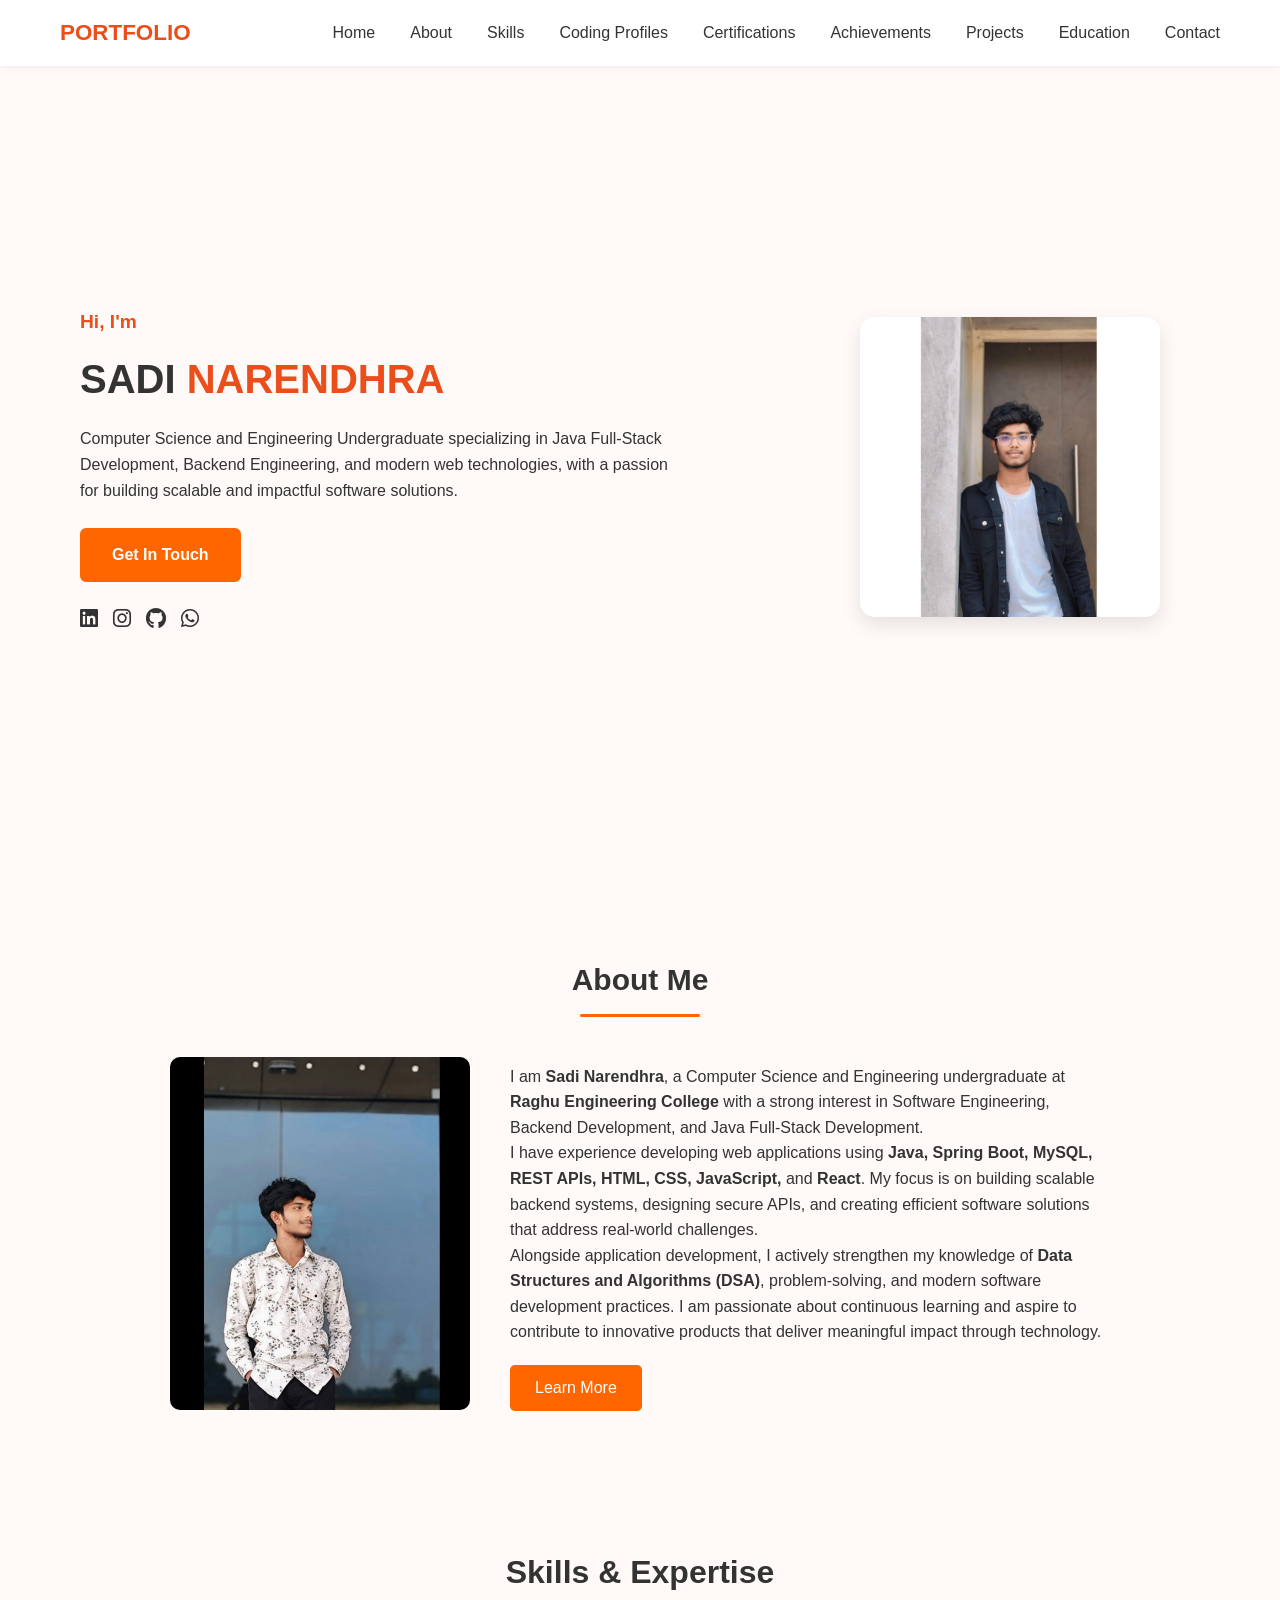
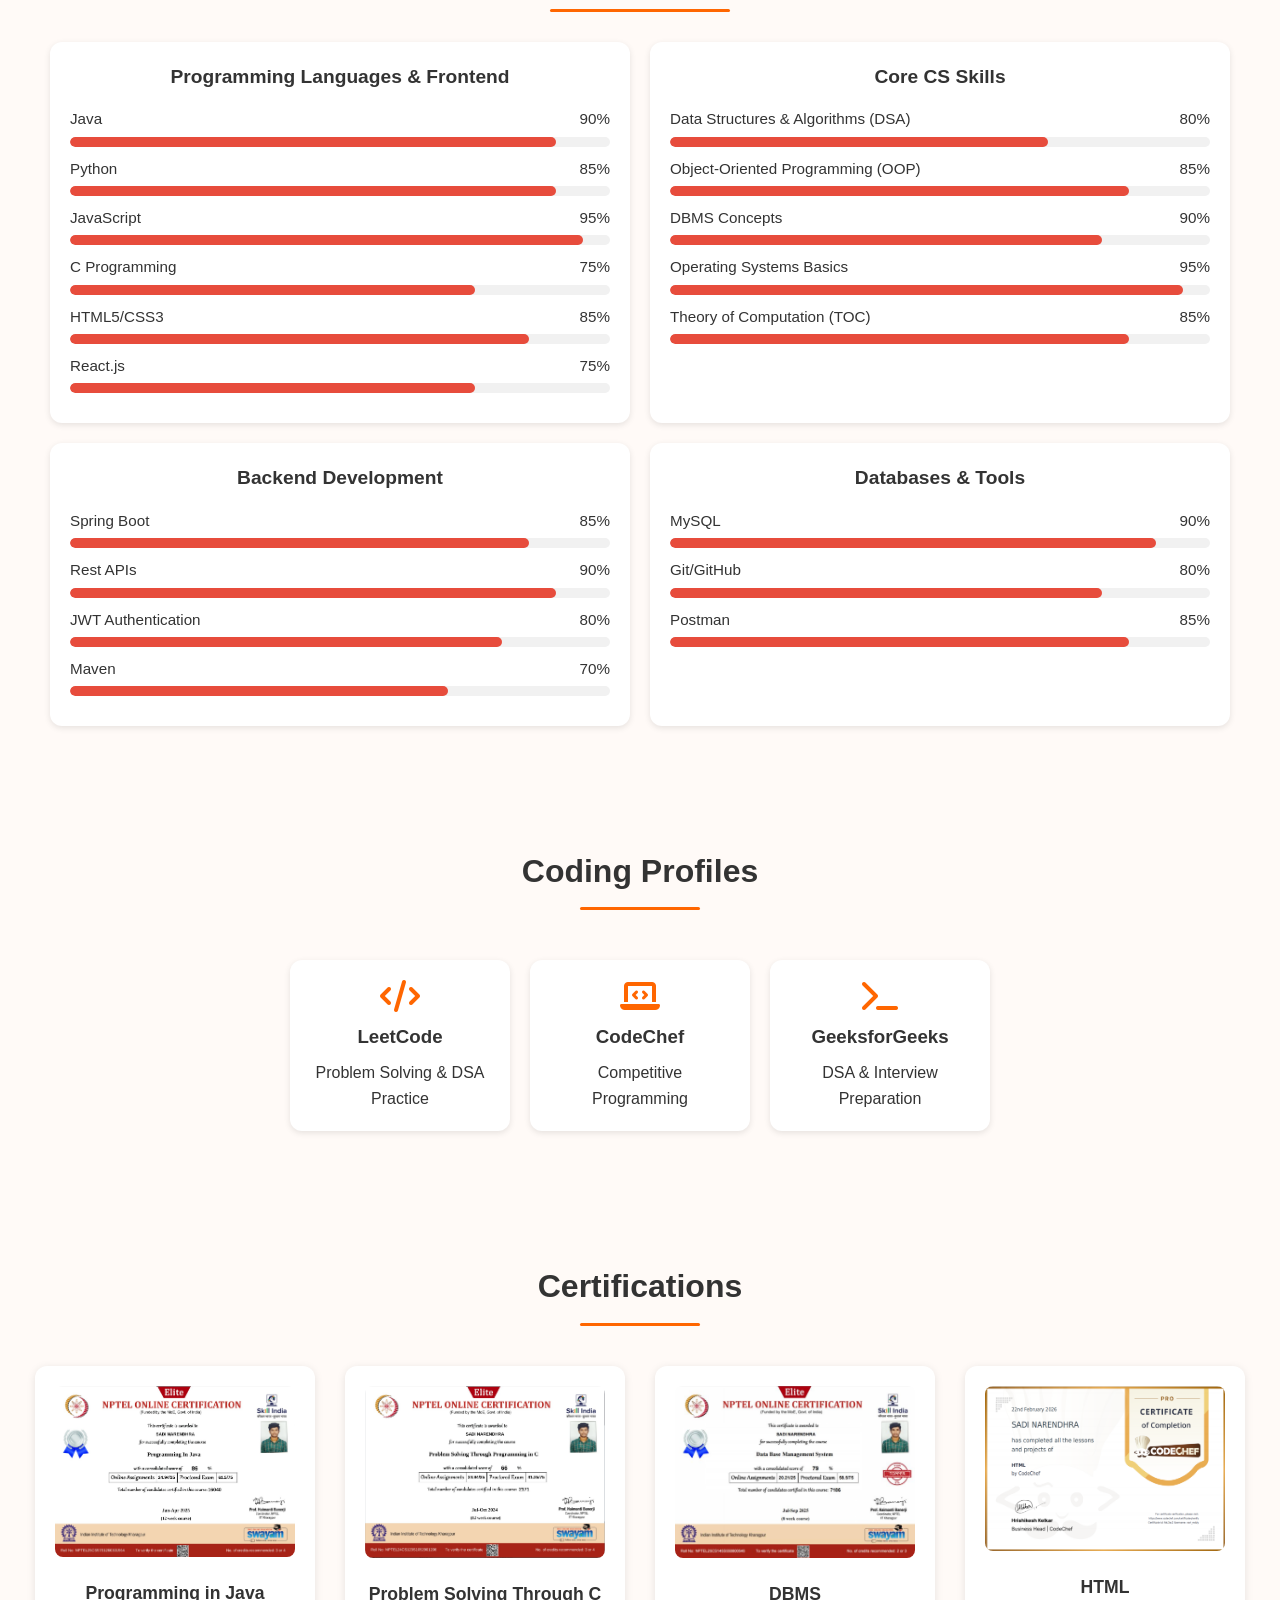
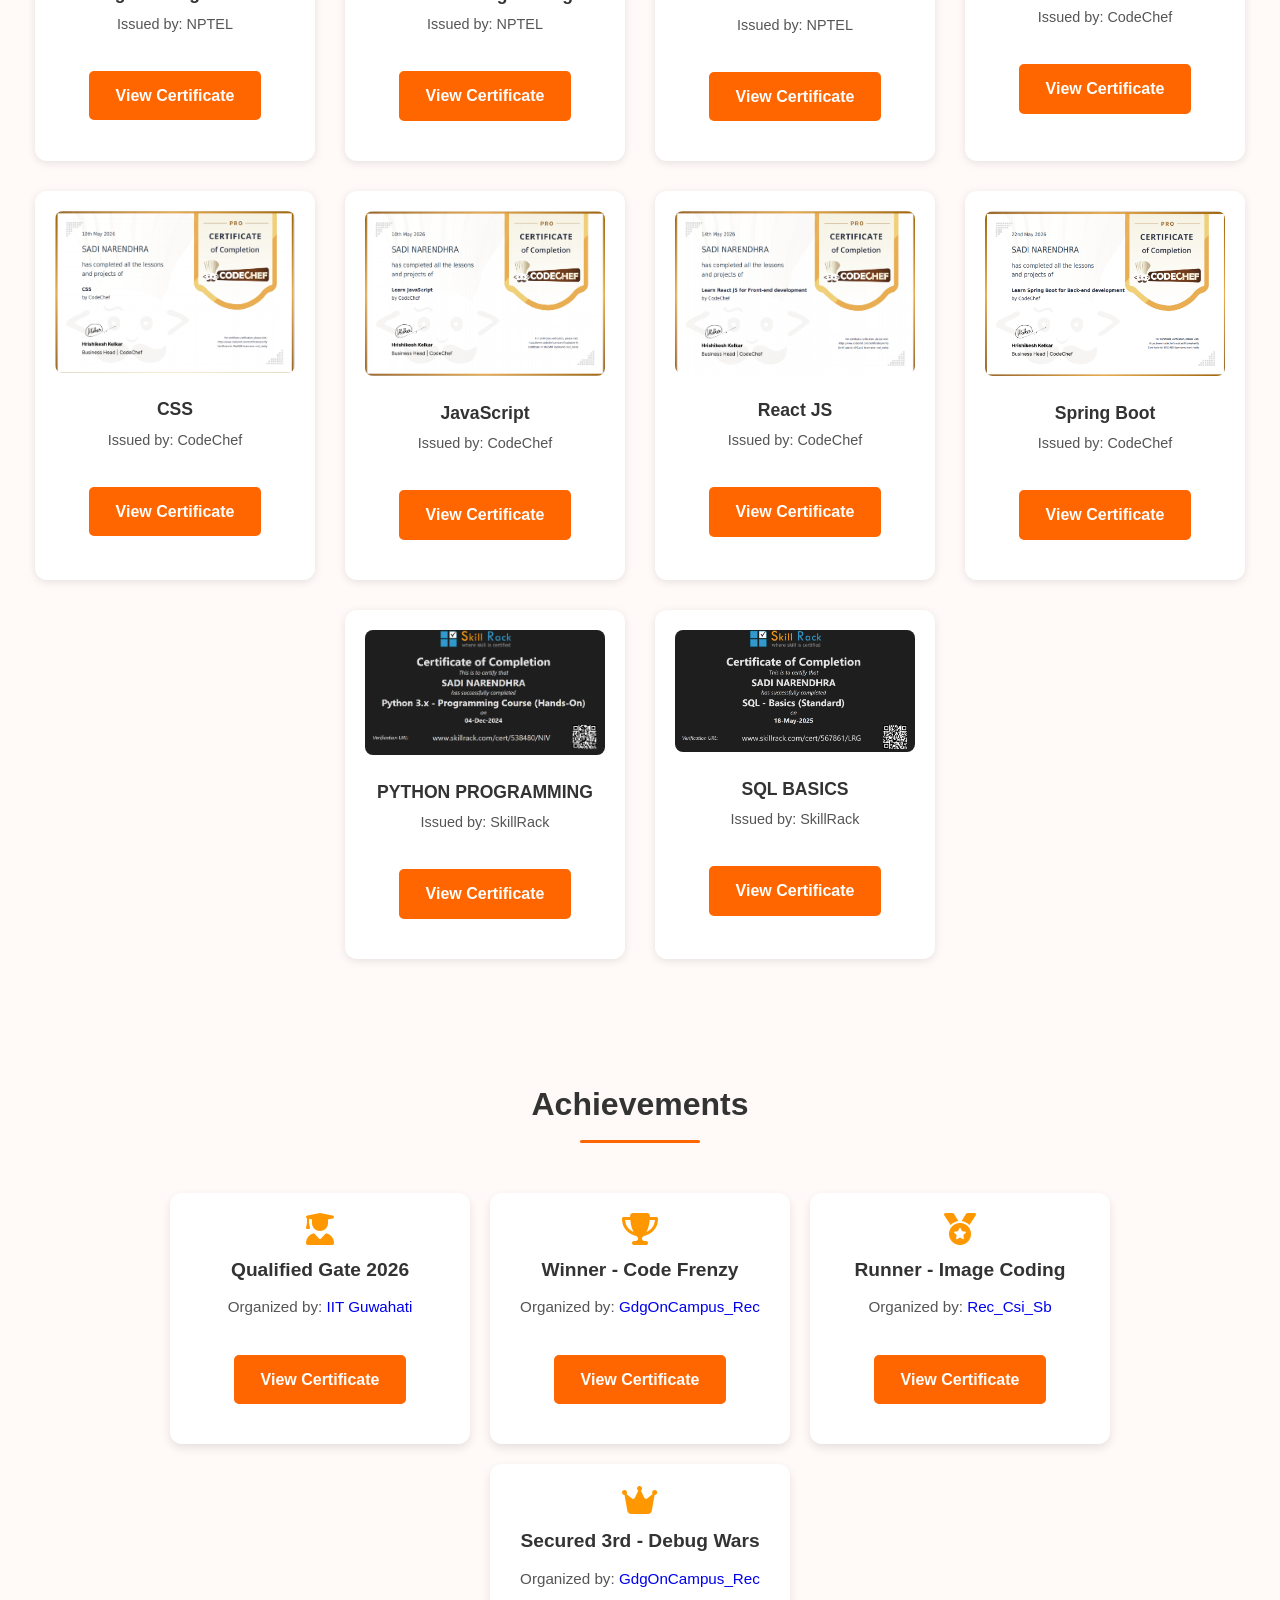
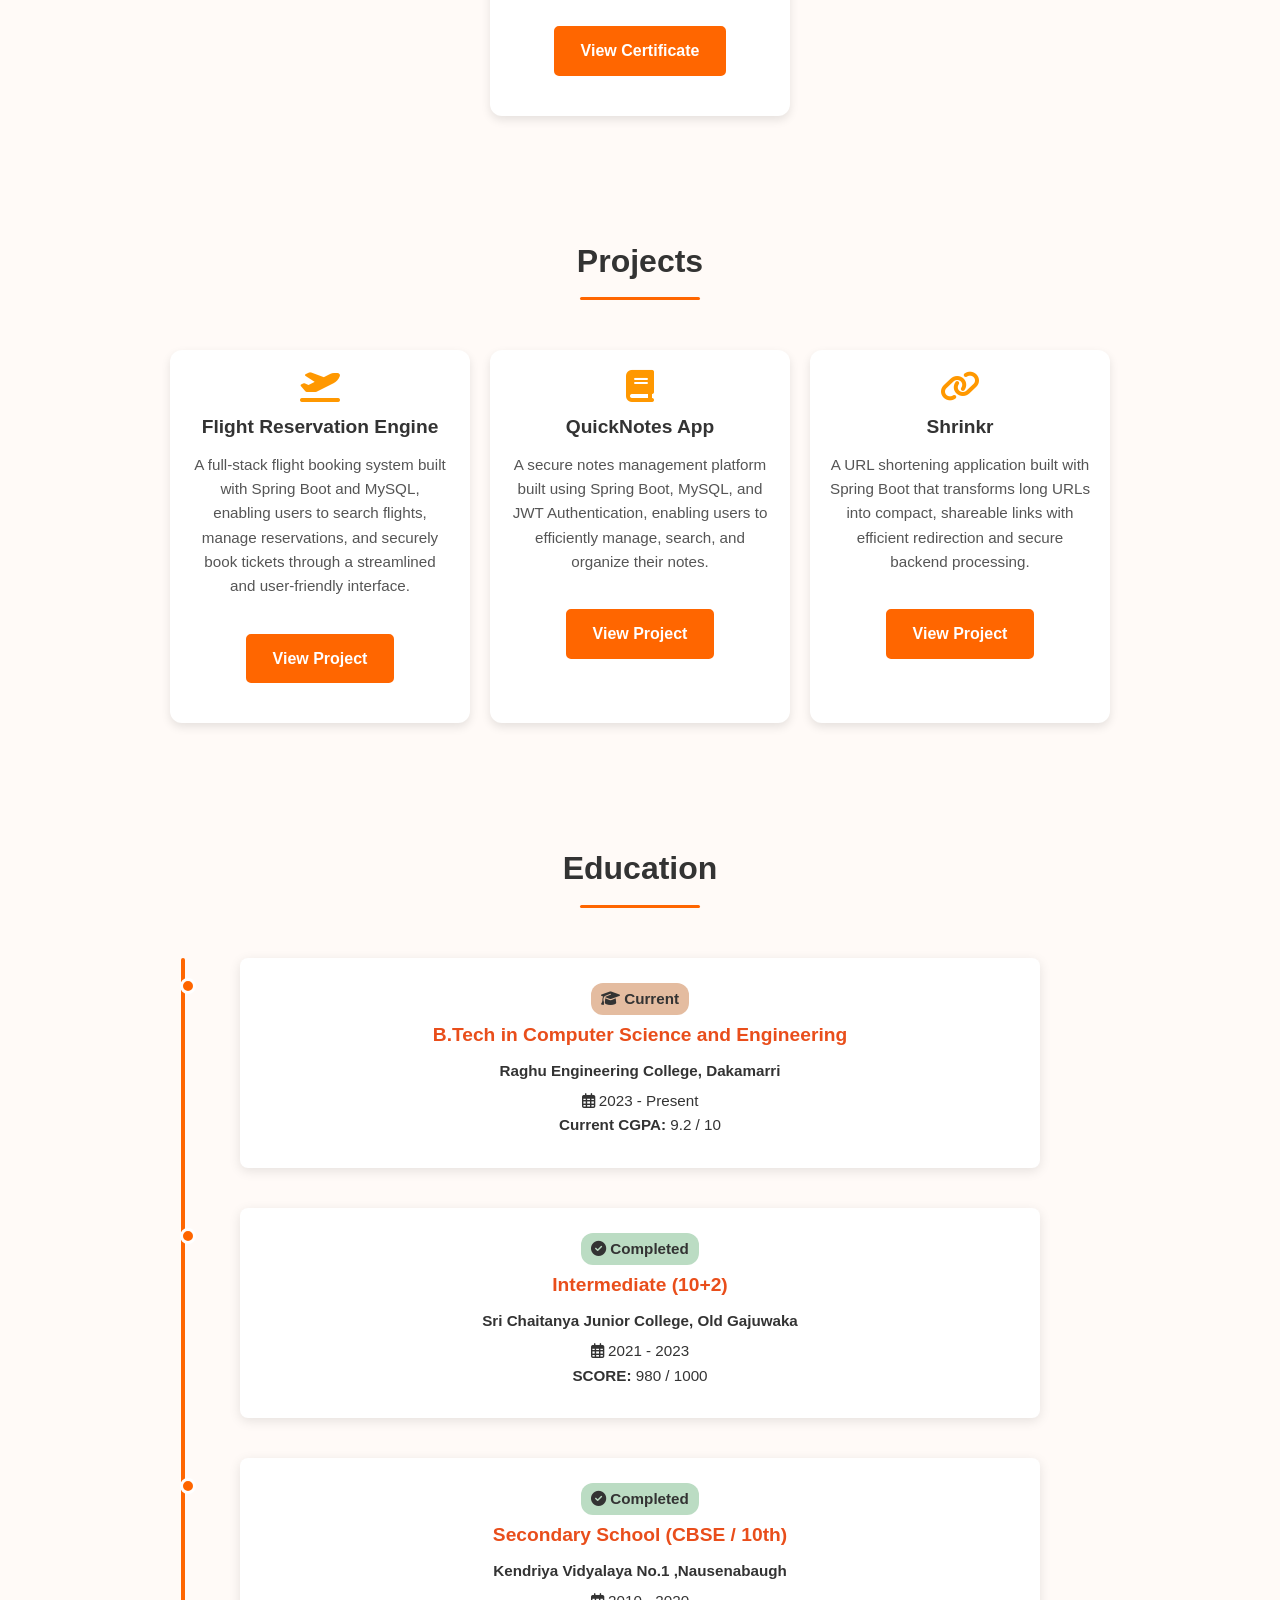
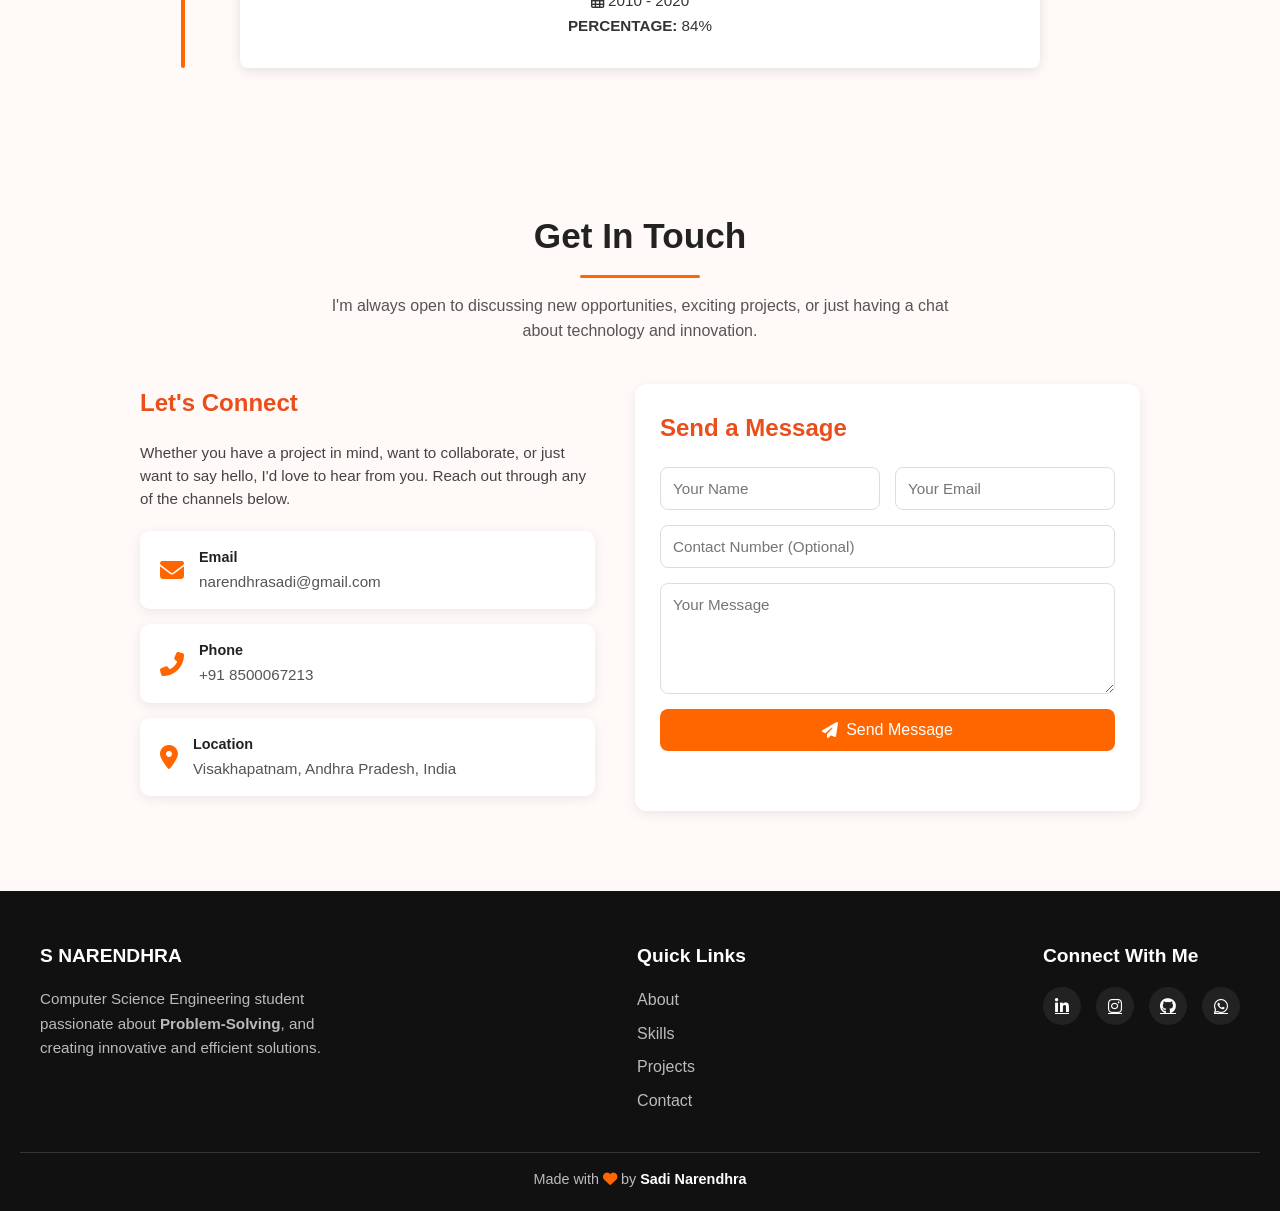
==== commit 70ec7698: "Update index.html" ====
--- a/index.html
+++ b/index.html
@@ -304,7 +304,7 @@
           <i class="fas fa-user-graduate"></i>
           <h3>Qualified Gate 2026</h3>
           <p>Organized by: <a href="https://gate2026.iitg.ac.in/">IIT Guwahati</a></p>
-          <a href="Gate.png" target="_blank" class="btn btn-primary"> View Certificate</a>
+          <a href="GATE.png" target="_blank" class="btn btn-primary"> View Certificate</a>
         </div>
 
         <!-- Achievement 2 -->
--- a/style.css
+++ b/style.css
@@ -0,0 +1,920 @@
+* {
+  margin: 0;
+  padding: 0;
+  box-sizing: border-box;
+  font-family: "Segoe UI", Tahoma, Geneva, Verdana, sans-serif;
+}
+
+body {
+  background: #fffaf7;
+  color: #333;
+  line-height: 1.6;
+}
+
+/* Navbar */
+header {
+  width: 100%;
+  background: #fff;
+  box-shadow: 0 2px 5px rgba(0,0,0,0.05);
+  position: sticky;
+  top: 0;
+  z-index: 10;
+}
+
+.navbar {
+  max-width: 1200px;
+  margin: auto;
+  padding: 15px 20px;
+  display: flex;
+  justify-content: space-between;
+  align-items: center;
+}
+
+.logo {
+  font-size: 1.4rem;
+  font-weight: 700;
+  color: #e94e1b;
+}
+
+.nav-links {
+  display: flex;
+  list-style: none;
+  gap: 25px;
+}
+
+.nav-links a {
+  margin-left:10px;
+  text-decoration: none;
+  color: #333;
+  font-weight: 500;
+  transition: 0.3s;
+}
+
+
+.nav-links a:hover {
+  color: #e94e1b;
+}
+
+.toggle-dark {
+  font-size: 1.2rem;
+  cursor: pointer;
+  color: #666;
+}
+
+/* Hero Section */
+.hero {
+  max-width: 1200px;
+  margin: auto;
+  padding: 40px 40px 40px 40px;       
+  display: flex;
+  justify-content: center; 
+  align-items: center;
+  gap: 40px;               
+  min-height: 90vh;     
+}
+
+/* Hero Text Animation */
+.hero-text {
+  flex: 1;
+  animation: fadeSlide 1.2s ease-in-out;
+}
+
+@keyframes fadeSlide {
+  from {
+    opacity: 0;
+    transform: translateY(30px);
+  }
+  to {
+    opacity: 1;
+    transform: translateY(0);
+  }
+}
+
+.hero-img img {
+  width: 280px;
+  border-radius: 15px;
+  box-shadow: 0 8px 20px rgba(0,0,0,0.1);
+}
+
+.hero-text h3 {
+  color: #e94e1b;
+  font-size: 1.2rem;
+  margin-bottom: 10px;
+}
+
+.hero-text h1 {
+  font-size: 2.5rem;
+  font-weight: 800;
+  margin-bottom: 15px;
+}
+
+.hero-text h1 span {
+  color: #e94e1b;
+}
+
+.hero-text p {
+  font-size: 1rem;
+  margin-bottom: 25px;
+  max-width: 600px;
+}
+
+/* Unified Button Style */
+.btn {
+  margin-bottom:20px;
+  padding: 12px 30px;
+  background-color: #ff6600;
+  color: #fff;
+  font-weight: 600;
+  text-decoration: none;
+  border-radius: 6px;
+  border: 2px solid #ff6600;
+  transition: 0.3s;
+  display: inline-flex;
+  align-items: center;
+  gap: 8px; 
+}
+
+.btn:hover {
+  background-color: #fff;
+  color: #ff6600;
+  border-color: #ff6600;
+}
+
+
+
+/* Social Links */
+.social-links {
+  display: flex;
+  gap: 15px;
+  font-size: 1.3rem;
+}
+
+.social-links a {
+  color: #333;
+  transition: 0.3s;
+}
+
+.social-links a:hover {
+  color: #e94e1b;
+}
+
+/* Hero Image */
+.hero-img img {
+  margin-right:40px;
+  width: 300px;
+  border-radius: 15px;
+  box-shadow: 0 8px 20px rgba(0,0,0,0.1);
+}
+
+html {
+  scroll-behavior: smooth;
+}
+
+/* About Section */
+.about {
+  margin: 20px;
+  padding: 60px 20px;
+  background-color:#fffaf7;
+  text-align: center;
+}
+
+.about-title {
+  font-size: 30px;
+  font-weight: bold;
+  margin-bottom: 40px;
+  position: relative;
+  display: inline-block;
+}
+
+.about-title::after {
+  content: "";
+  display: block;
+  width: 120px;
+  height: 3px;
+  background-color: #ff6600; 
+  margin: 10px auto 0;
+  border-radius: 2px;
+}
+
+.about-container {
+  display: flex;
+  flex-wrap: wrap;
+  justify-content: center;
+  align-items: center;
+  gap: 40px;
+}
+
+.about-img img {
+  width: 300px;
+  border-radius: 10px;
+}
+
+.about-text {
+  max-width: 600px;
+  text-align: left;
+}
+
+.btn-primary {
+  display: inline-block;
+  margin-top: 20px;
+  padding: 10px 25px;
+  background-color: #ff6600;
+  color: white;
+  text-decoration: none;
+  border-radius: 5px;
+  transition: 0.3s;
+}
+
+.btn-primary:hover {
+  background-color: #e65c00;
+}
+
+
+/* Skills Section */
+#skills {
+  margin: 20px;
+  padding: 50px 20px;
+  text-align: center;
+}
+
+#skills h2 {
+  font-size: 2rem;
+  margin-bottom: 30px;
+  font-weight: bold;
+  position: relative;
+}
+#skills h2::after {
+  content: "";
+  display: block;
+  width: 180px;          
+  height: 3px;          
+  background-color: #ff6600; 
+  margin: 10px auto 0;   
+  border-radius: 2px;   
+}
+
+.skills-container {
+  display: flex;
+  flex-wrap: wrap;
+  justify-content: center;
+  gap: 20px;
+}
+
+.skill-card {
+  flex: 0 0 calc(50% - 20px);
+  max-width: calc(50% - 20px);
+  background: #fff;
+  padding: 20px;
+  border-radius: 12px;
+  box-shadow: 0 2px 6px rgba(0,0,0,0.1);
+}
+@media (max-width: 768px) {
+  .skills-container {
+    grid-template-columns: 1fr;
+  }
+}
+
+.skill-card h3 {
+  margin-bottom: 15px;
+  font-size: 1.2rem;
+  font-weight: bold;
+}
+
+.skill {
+  margin: 10px 0;
+}
+
+.skill p {
+  display: flex;
+  justify-content: space-between;
+  margin-bottom: 5px;
+  font-size: 0.95rem;
+  font-weight: 500;
+}
+
+.bar {
+  background: #f1f1f1;
+  border-radius: 20px;
+  overflow: hidden;
+  height: 10px;
+}
+
+.progress {
+  background: #e74c3c;
+  height: 100%;
+  border-radius: 20px;
+}
+
+/* Certification Section */
+.certifications {
+  margin-top: 20px;
+  padding: 60px 20px;
+  background-color: #fffaf7;
+  text-align: center;
+}
+
+.certifications-title {
+  font-size: 2rem;
+  font-weight: bold;
+  margin-bottom: 40px;
+  position: relative;
+}
+
+.certifications-title::after {
+  content: "";
+  display: block;
+  width: 120px;
+  height: 3px;
+  background-color: #ff6600;
+  margin: 10px auto 0;
+  border-radius: 2px;
+}
+
+.certifications-container {
+  display: flex;
+  flex-wrap: wrap;
+  justify-content: center;
+  gap: 30px;
+}
+
+.certificate-card {
+  background: #fff;
+  border-radius: 12px;
+  box-shadow: 0 2px 8px rgba(0,0,0,0.1);
+  padding: 20px;
+  max-width: 280px;
+  text-align: center;
+}
+
+.certificate-card img {
+  width: 100%;
+  border-radius: 8px;
+  margin-bottom: 15px;
+}
+
+.certificate-card h3 {
+  font-size: 1.1rem;
+  margin-bottom: 5px;
+  font-weight: 600;
+}
+
+.certificate-card p {
+  font-size: 0.9rem;
+  color: #555;
+  margin-bottom: 15px;
+}
+
+/* Achievements */
+.achievements {
+  padding: 60px 20px;
+  background: #fffaf7;
+  text-align: center;
+}
+
+.achievements-container {
+  display: flex;
+  justify-content: center;
+  gap: 20px;
+  flex-wrap: wrap;
+  margin-top: 30px;
+}
+
+.achievement-card {
+  background: #ffffff;
+  padding: 20px;
+  width: 300px;
+  border-radius: 12px;
+  box-shadow: 0 4px 10px rgba(0,0,0,0.1);
+  transition: transform 0.3s;
+  text-align: center;
+}
+
+.achievement-card:hover {
+  transform: translateY(-5px);
+}
+
+.achievement-card a{
+  text-decoration: none;
+}
+
+.achievement-card i {
+  font-size: 2rem;
+  color: #ff9800;
+  margin-bottom: 10px;
+}
+
+.achievement-card h3 {
+  font-size: 1.2rem;
+  margin-bottom: 10px;
+  font-weight: bold;
+}
+
+.achievement-card p {
+  font-size: 0.95rem;
+  color: #555;
+  margin-bottom: 15px;
+}
+
+/* Projects */
+.projects {
+  padding: 60px 20px;
+  background: #fffaf7;
+  text-align: center;
+}
+
+.projects-container {
+  display: flex;
+  justify-content: center;
+  gap: 20px;
+  flex-wrap: wrap;
+  margin-top: 30px;
+}
+
+.project-card {
+  background: #ffffff;
+  padding: 20px;
+  width: 300px;
+  border-radius: 12px;
+  box-shadow: 0 4px 10px rgba(0,0,0,0.1);
+  transition: transform 0.3s;
+  text-align: center;
+}
+
+.project-card:hover {
+  transform: translateY(-5px);
+}
+
+.project-card i {
+  font-size: 2rem;
+  color: #ff9800;
+  margin-bottom: 10px;
+}
+
+.project-card h3 {
+  font-size: 1.2rem;
+  margin-bottom: 10px;
+  font-weight: bold;
+}
+
+.project-card p {
+  font-size: 0.95rem;
+  color: #555;
+  margin-bottom: 15px;
+}
+
+/* Education Section */
+.education {
+  padding: 60px 20px;
+  background-color: #fffaf7;
+  text-align: center;
+}
+
+.section-title {
+  font-size: 2rem;
+  font-weight: bold;
+  margin-bottom: 50px;
+  position: relative;
+}
+
+.section-title::after {
+  content: "";
+  display: block;
+  width: 60px;
+  height: 3px;
+  background-color: #ff6600;
+  margin: 10px auto 0;
+  border-radius: 2px;
+}
+
+/* Education Section */
+.education {
+  padding: 60px 20px;
+  background-color: #fffaf7;
+  text-align: center;
+}
+
+.section-title {
+  font-size: 2rem;
+  font-weight: bold;
+  margin-bottom: 50px;
+  position: relative;
+}
+
+.section-title::after {
+  content: "";
+  display: block;
+  width: 120px;
+  height: 3px;
+  background-color: #ff6600;
+  margin: 10px auto 0;
+  border-radius: 2px;
+}
+
+/* Timeline */
+.timeline {
+  position: relative;
+  display: flex;
+  flex-direction: column;
+  align-items: center;  
+  gap: 40px;
+}
+
+.timeline::before {
+  content: "";
+  position: absolute;
+  top: 0;
+  bottom: 0;
+  left: 13%;             
+  width: 4px;
+  background-color: #ff6600;
+  border-radius: 2px;
+  z-index: 0;
+}
+
+
+.timeline-item {
+  position: relative;
+  width: 800px;         
+  z-index: 1;
+}
+
+.timeline-dot {
+  position: absolute;
+  top: 20px;
+  left: -6.5%;             
+  transform: translateX(-50%);
+  width: 16px;
+  height: 16px;
+  background-color: #ff6600;
+  border-radius: 50%;
+  border: 3px solid #fff;
+  z-index: 2;
+}
+
+/* Timeline Card */
+.timeline-content {
+  background: #fff;
+  padding: 25px 20px;
+  border-radius: 8px;    
+  box-shadow: 0 3px 12px rgba(0,0,0,0.1);
+  text-align: center;
+}
+
+.timeline-content h3 {
+  font-size: 1.2rem;
+  color: #e94e1b;
+  margin-bottom: 8px;
+}
+
+.timeline-content p,.timeline-content span{
+  font-size: 0.95rem;
+  color: #333;
+  margin-bottom: 5px;
+}
+
+/* Status Badges */
+.status-badge {
+  display: inline-block;
+  font-size: 0.85rem;
+  padding: 4px 10px;
+  border-radius: 12px;
+  margin-bottom: 10px;
+  font-weight: 600;
+}
+
+.current-status {
+  background-color: #e4bca0;
+  color: #fff;
+}
+
+.completed-status {
+  background-color: #bbdcc3;
+  color: #fff;
+}
+
+/* Responsive */
+@media (max-width: 768px) {
+  .timeline-item {
+    width: 90%;
+  }
+  .timeline::before {
+    left: 20px; 
+  }
+  .timeline-dot {
+    left: 20px;
+  }
+}
+
+/* Coding Profile*/
+#coding-profiles {
+  padding: 50px 20px;
+  text-align: center;
+}
+
+.profiles-container {
+  display: flex;
+  flex-wrap: wrap;
+  justify-content: center;
+  gap: 20px;
+}
+
+.profile-card {
+  width: 220px;
+  padding: 20px;
+  background: #fff;
+  border-radius: 12px;
+  text-decoration: none;
+  color: #333;
+  box-shadow: 0 2px 6px rgba(0,0,0,0.1);
+  transition: transform 0.3s ease;
+}
+
+.profile-card:hover {
+  transform: translateY(-5px);
+}
+
+.profile-card i {
+  font-size: 2rem;
+  color: #ff6600;
+  margin-bottom: 10px;
+}
+
+.profile-card h3 {
+  margin-bottom: 8px;
+}
+
+/* Contact Section */
+.contact-section {
+  padding: 80px 20px;
+  background: #fffaf7;
+  text-align: center;
+}
+
+.contact-header h1 {
+  font-size: 2.2rem;
+  margin-bottom: 15px;
+  color: #222;
+}
+
+.contact-header h1::after {
+  content: "";
+  display: block;
+  width: 120px;
+  height: 3px;
+  background-color: #ff6600;
+  margin: 10px auto 0;
+  border-radius: 2px;
+}
+
+.contact-header p {
+  font-size: 1rem;
+  color: #555;
+  max-width: 650px;
+  margin: 0 auto 40px auto;
+  line-height: 1.6;
+}
+
+/* Content Layout */
+.contact-content {
+  display: flex;
+  flex-wrap: wrap;
+  justify-content: center;
+  gap: 40px;
+  max-width: 1000px;
+  margin: 0 auto;
+  text-align: left;
+}
+
+/* Contact Details */
+.contact-details {
+  flex: 1 1 350px;
+}
+
+.contact-details h2 {
+  font-size: 1.5rem;
+  margin-bottom: 20px;
+  color: #e94e1b;
+}
+
+.details-intro {
+  font-size: 0.95rem;
+  margin-bottom: 20px;
+  color: #444;
+  line-height: 1.5;
+}
+
+.detail-card {
+  display: flex;
+  align-items: center;
+  background: #fff;
+  padding: 15px 20px;
+  border-radius: 10px;
+  box-shadow: 0 3px 12px rgba(0,0,0,0.08);
+  margin-bottom: 15px;
+  transition: transform 0.2s ease, box-shadow 0.2s ease;
+}
+
+.detail-card:hover {
+  transform: translateY(-3px);
+  box-shadow: 0 6px 15px rgba(0,0,0,0.12);
+}
+
+.detail-card .icon {
+  font-size: 1.5rem;
+  color: #ff6600;
+  margin-right: 15px;
+}
+
+.detail-card .label {
+  display: block;
+  font-weight: 600;
+  font-size: 0.9rem;
+  color: #222;
+}
+
+.detail-card .value {
+  font-size: 0.95rem;
+  color: #555;
+  text-decoration: none;
+}
+
+.detail-card .value:hover {
+  color: #e94e1b;
+}
+
+/* Message Form */
+.message-form-container {
+  flex: 1 1 400px;
+  background: #fff;
+  padding: 25px;
+  border-radius: 12px;
+  box-shadow: 0 3px 12px rgba(0,0,0,0.08);
+}
+
+.message-form-container h2 {
+  margin-bottom: 20px;
+  color: #e94e1b;
+}
+
+.message-form {
+  display: flex;
+  flex-direction: column;
+  gap: 15px;
+}
+
+.form-row {
+  display: flex;
+  gap: 15px;
+}
+
+.form-row input {
+  flex: 1;
+}
+
+.message-form input,
+.message-form textarea {
+  padding: 12px;
+  border: 1px solid #ddd;
+  border-radius: 8px;
+  outline: none;
+  font-size: 0.95rem;
+  transition: border 0.2s ease;
+}
+
+.message-form input:focus,
+.message-form textarea:focus {
+  border: 1px solid #ff6600;
+}
+
+.send-button {
+  background: #ff6600;
+  color: #fff;
+  border: none;
+  padding: 12px 20px;
+  border-radius: 8px;
+  font-size: 1rem;
+  cursor: pointer;
+  transition: background 0.2s ease;
+  display: flex;
+  align-items: center;
+  justify-content: center;
+  gap: 8px;
+}
+
+.send-button:hover {
+  background: #e94e1b;
+}
+
+/* Responsive */
+@media (max-width: 768px) {
+  .form-row {
+    flex-direction: column;
+  }
+}
+
+/* Footer */
+.footer {
+  background: #111;
+  color: #ddd;
+  padding: 50px 20px 20px;
+  font-family: "Segoe UI", sans-serif;
+}
+
+.footer-container {
+  max-width: 1200px;
+  margin: auto;
+  display: flex;
+  flex-wrap: wrap;
+  justify-content: space-between;
+  gap: 40px;
+}
+
+/* Footer Columns */
+.footer-col h3 {
+  margin-bottom: 15px;
+  color: #fff;
+  font-size: 1.2rem;
+}
+
+.footer-col p {
+  font-size: 0.95rem;
+  line-height: 1.6;
+  color: #bbb;
+  max-width: 300px;
+}
+
+.quick-links ul {
+  list-style: none;
+  padding: 0;
+}
+
+.quick-links li {
+  margin: 8px 0;
+}
+
+.quick-links a {
+  text-decoration: none;
+  color: #bbb;
+  transition: 0.3s;
+}
+
+.quick-links a:hover {
+  color: #ff6600;
+}
+
+/* Social Icons */
+.social-icons {
+  display: flex;
+  gap: 15px;
+}
+
+.social-icons a {
+  display: flex;
+  align-items: center;
+  justify-content: center;
+  width: 38px;
+  height: 38px;
+  border-radius: 50%;
+  background: #222;
+  color: #fff;
+  transition: 0.3s;
+  font-size: 1rem;
+}
+
+.social-icons a:hover {
+  background: #ff6600;
+  color: #fff;
+}
+
+/* Footer Bottom */
+.footer-bottom {
+  text-align: center;
+  margin-top: 30px;
+  padding-top: 15px;
+  border-top: 1px solid #333;
+  font-size: 0.9rem;
+  color: #bbb;
+}
+
+.footer-bottom i {
+  color: #ff6600;
+}
+
+.footer-bottom span {
+  color: #fff;
+  font-weight: 600;
+}
+
+/* Responsive */
+@media (max-width: 768px) {
+  .footer-container {
+    flex-direction: column;
+    text-align: center;
+    align-items: center;
+  }
+
+  .footer-col p {
+    max-width: 100%;
+  }
+}
+
